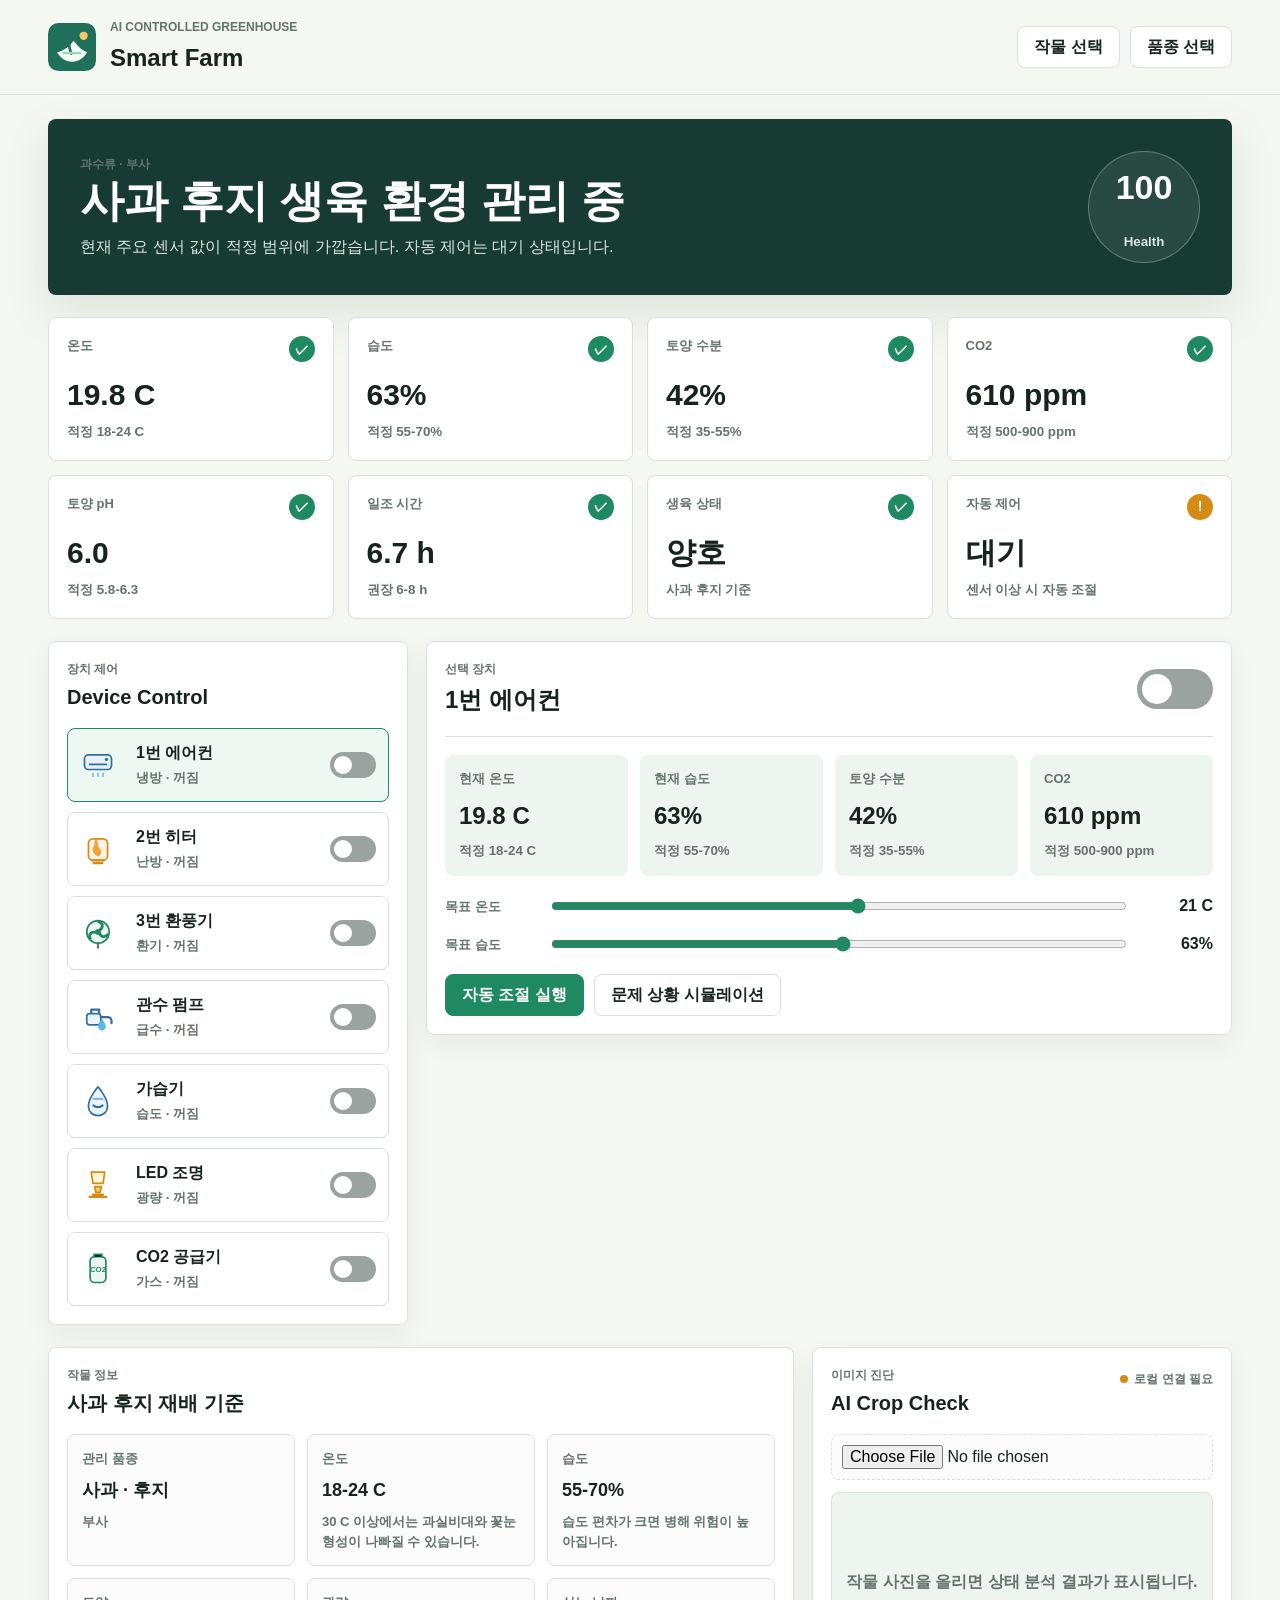
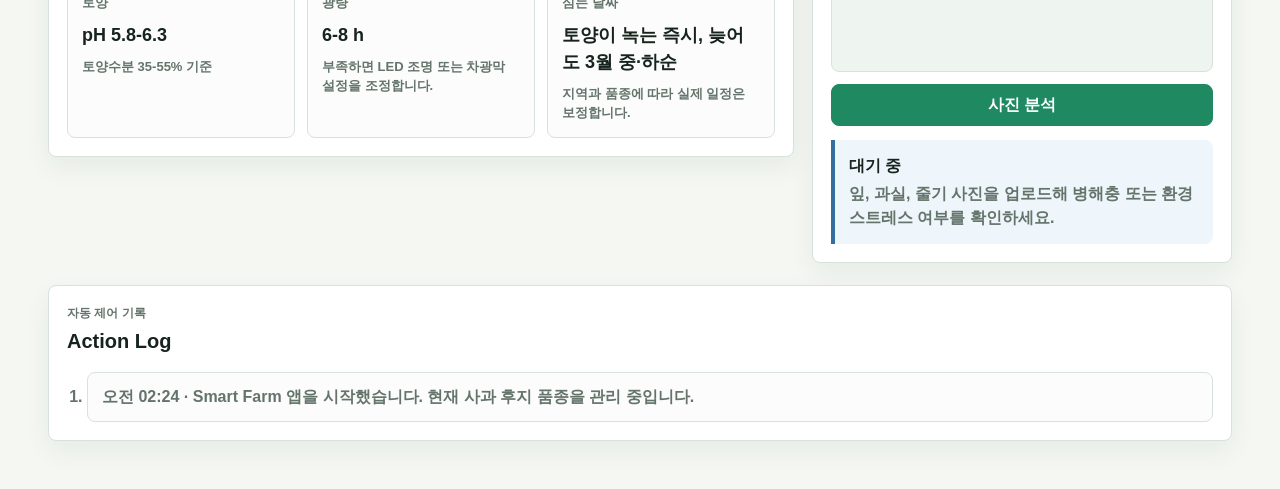
==== dashboard.html @ 6309054f "Serve Codex diagnosis from local bridge" ====
<!doctype html>
<html lang="ko">
  <head>
    <meta charset="UTF-8" />
    <meta name="viewport" content="width=device-width, initial-scale=1.0" />
    <meta name="theme-color" content="#1f6f5b" />
    <title>Smart Farm - Dashboard</title>
    <link rel="manifest" href="manifest.json" />
    <link rel="icon" href="assets/smart-farm-icon.svg" type="image/svg+xml" />
    <link rel="stylesheet" href="styles.css?v=10" />
  </head>
  <body data-page="dashboard">
    <div class="app-shell">
      <header class="topbar">
        <a class="brand brand-link" href="index.html" aria-label="Smart Farm 홈">
          <img src="assets/smart-farm-icon.svg" alt="Smart Farm icon" />
          <div>
            <p class="eyebrow">AI controlled greenhouse</p>
            <h1>Smart Farm</h1>
          </div>
        </a>
        <nav class="top-nav" aria-label="화면 이동">
          <a class="button" href="index.html">작물 선택</a>
          <a id="backToVarieties" class="button" href="varieties.html?crop=apple">품종 선택</a>
        </nav>
      </header>

      <main>
        <section class="status-band">
          <div class="status-copy">
            <p class="eyebrow" id="farmMode">실시간 농장 상태</p>
            <h2 id="farmHeadline">사과 후지 생육 환경 관리 중</h2>
            <p id="farmSummary">센서 데이터를 기준으로 온도, 습도, 토양 상태를 자동 분석합니다.</p>
          </div>
          <div class="farm-score">
            <span id="healthScore">87</span>
            <small>Health</small>
          </div>
        </section>

        <section class="metric-grid" id="metricGrid" aria-label="현재 센서 정보"></section>

        <section class="workspace">
          <aside class="device-panel" aria-label="장치 목록">
            <div class="section-heading">
              <p class="eyebrow">장치 제어</p>
              <h2>Device Control</h2>
            </div>
            <div id="deviceList" class="device-list"></div>
          </aside>

          <section class="detail-panel" aria-label="선택 장치 상세">
            <div class="device-detail-head">
              <div>
                <p class="eyebrow">선택 장치</p>
                <h2 id="selectedDeviceName">1번 에어컨</h2>
              </div>
              <button id="selectedToggle" class="switch" type="button" aria-pressed="false" aria-label="선택 장치 전원">
                <span></span>
              </button>
            </div>

            <div class="detail-grid">
              <div class="readout">
                <span>현재 온도</span>
                <strong id="currentTemp">23.8 C</strong>
                <small id="targetTemp">적정 18-24 C</small>
              </div>
              <div class="readout">
                <span>현재 습도</span>
                <strong id="currentHumidity">68%</strong>
                <small id="targetHumidity">적정 55-70%</small>
              </div>
              <div class="readout">
                <span>토양 수분</span>
                <strong id="currentSoil">42%</strong>
                <small id="targetSoil">적정 35-55%</small>
              </div>
              <div class="readout">
                <span>CO2</span>
                <strong id="currentCo2">610 ppm</strong>
                <small id="targetCo2">적정 500-900 ppm</small>
              </div>
            </div>

            <div class="control-stack">
              <label>
                <span>목표 온도</span>
                <input id="tempSlider" type="range" min="5" max="35" step="0.5" />
                <output id="tempOutput">22 C</output>
              </label>
              <label>
                <span>목표 습도</span>
                <input id="humiditySlider" type="range" min="30" max="95" step="1" />
                <output id="humidityOutput">65%</output>
              </label>
            </div>

            <div class="detail-actions">
              <button id="runAutomation" class="button primary">자동 조절 실행</button>
              <button id="simulateProblem" class="button">문제 상황 시뮬레이션</button>
            </div>
          </section>
        </section>

        <section class="insight-layout">
          <section class="crop-panel">
            <div class="section-heading">
              <p class="eyebrow">작물 정보</p>
              <h2 id="cropTitle">사과 후지 재배 기준</h2>
            </div>
            <div id="cropInfo" class="crop-info"></div>
          </section>

          <section class="diagnosis-panel">
            <div class="section-heading diagnosis-heading">
              <div>
                <p class="eyebrow">이미지 진단</p>
                <h2>AI Crop Check</h2>
              </div>
              <a id="codexStatus" class="connection-status checking" href="http://127.0.0.1:8765/"><span></span>연결 확인 중</a>
            </div>
            <div class="upload-zone">
              <input id="cropPhoto" type="file" accept="image/*" />
              <div id="photoPreview" class="photo-preview">
                <span>작물 사진을 올리면 상태 분석 결과가 표시됩니다.</span>
              </div>
              <button id="analyzePhoto" class="button primary">사진 분석</button>
            </div>
            <div id="diagnosisResult" class="diagnosis-result">
              <strong>대기 중</strong>
              <p>잎, 과실, 줄기 사진을 업로드해 병해충 또는 환경 스트레스 여부를 확인하세요.</p>
            </div>
          </section>
        </section>

        <section class="log-section">
          <div class="section-heading">
            <p class="eyebrow">자동 제어 기록</p>
            <h2>Action Log</h2>
          </div>
          <ol id="actionLog"></ol>
        </section>
      </main>
    </div>

    <script src="crop-data.js?v=10"></script>
    <script src="app.js?v=10"></script>
  </body>
</html>
---- styles.css ----
:root {
  color-scheme: light;
  --bg: #f4f7f2;
  --surface: #ffffff;
  --surface-2: #eef4ef;
  --ink: #17231d;
  --muted: #64746b;
  --line: #d9e1dc;
  --green: #1f8a62;
  --green-strong: #146c4c;
  --gray: #9aa3a0;
  --warning: #d58b13;
  --danger: #c44949;
  --blue: #356d9f;
  --shadow: 0 18px 48px rgba(25, 45, 34, 0.1);
}

* {
  box-sizing: border-box;
}

body {
  margin: 0;
  background: var(--bg);
  color: var(--ink);
  font-family: "Segoe UI", "Noto Sans KR", Arial, sans-serif;
  line-height: 1.5;
}

a {
  color: inherit;
  text-decoration: none;
}

button,
input {
  font: inherit;
}

.app-shell {
  min-height: 100vh;
}

.topbar {
  position: sticky;
  top: 0;
  z-index: 5;
  display: flex;
  align-items: center;
  justify-content: space-between;
  gap: 20px;
  padding: 18px clamp(18px, 4vw, 48px);
  background: rgba(244, 247, 242, 0.94);
  border-bottom: 1px solid var(--line);
  backdrop-filter: blur(18px);
}

.brand {
  display: flex;
  align-items: center;
  gap: 14px;
  min-width: 230px;
}

.brand-link {
  border-radius: 8px;
}

.brand img {
  width: 48px;
  height: 48px;
}

.brand h1,
.section-heading h2,
.status-copy h2,
.device-detail-head h2,
.crop-panel h2,
.diagnosis-panel h2,
.log-section h2,
.library-hero h2 {
  margin: 0;
  letter-spacing: 0;
}

.brand h1 {
  font-size: 24px;
}

.eyebrow {
  margin: 0 0 4px;
  color: var(--muted);
  font-size: 12px;
  font-weight: 700;
  letter-spacing: 0;
  text-transform: uppercase;
}

.top-nav {
  display: flex;
  align-items: center;
  gap: 10px;
  flex-wrap: wrap;
  justify-content: flex-end;
}

.button {
  display: inline-flex;
  align-items: center;
  justify-content: center;
  min-height: 42px;
  padding: 0 16px;
  border: 1px solid var(--line);
  border-radius: 8px;
  background: var(--surface);
  color: var(--ink);
  font-weight: 800;
  cursor: pointer;
}

.button.primary {
  border-color: var(--green);
  background: var(--green);
  color: #fff;
}

main {
  display: grid;
  gap: 22px;
  padding: 24px clamp(16px, 4vw, 48px) 48px;
}

.library-hero,
.status-band {
  display: flex;
  align-items: center;
  justify-content: space-between;
  gap: 24px;
  padding: clamp(18px, 4vw, 32px);
  background: #173b32;
  color: #fff;
  border-radius: 8px;
  box-shadow: var(--shadow);
}

.library-hero h2,
.status-copy h2 {
  font-size: clamp(26px, 4vw, 44px);
  line-height: 1.1;
}

.library-hero p:last-child,
.status-copy p:last-child {
  max-width: 780px;
  margin: 10px 0 0;
  color: #d7e7df;
}

.library-section,
.add-panel,
.device-panel,
.detail-panel,
.crop-panel,
.diagnosis-panel,
.log-section {
  border: 1px solid var(--line);
  border-radius: 8px;
  background: var(--surface);
  box-shadow: 0 10px 28px rgba(25, 45, 34, 0.06);
}

.library-section,
.add-panel,
.device-panel,
.detail-panel,
.crop-panel,
.diagnosis-panel,
.log-section {
  padding: 18px;
}

.crop-card-grid {
  display: grid;
  grid-template-columns: repeat(4, minmax(0, 1fr));
  gap: 14px;
}

.crop-card {
  display: grid;
  gap: 8px;
  min-height: 190px;
  padding: 16px;
  border: 1px solid var(--line);
  border-radius: 8px;
  background: #fbfcfb;
}

.crop-card:hover,
.crop-card:focus-visible {
  border-color: var(--green);
  outline: none;
  background: #edf8f2;
}

.crop-mark {
  display: inline-grid;
  place-items: center;
  width: 46px;
  height: 46px;
  border-radius: 8px;
  background: var(--green);
  color: #fff;
  font-size: 20px;
  font-weight: 900;
}

.crop-card strong {
  font-size: 22px;
}

.crop-card small,
.crop-card p {
  color: var(--muted);
  font-weight: 700;
}

.crop-card p {
  margin: 0;
}

.card-link {
  margin-top: auto;
  color: var(--green-strong);
  font-weight: 900;
}

.add-form {
  display: grid;
  grid-template-columns: minmax(0, 1fr) minmax(0, 1fr) auto;
  gap: 12px;
  align-items: end;
}

.variety-add-form {
  grid-template-columns: repeat(5, minmax(0, 1fr)) auto;
}

.add-form label {
  display: grid;
  gap: 5px;
  color: var(--muted);
  font-size: 13px;
  font-weight: 800;
}

.add-form input {
  width: 100%;
  min-height: 42px;
  padding: 10px 12px;
  border: 1px solid var(--line);
  border-radius: 8px;
  background: #fbfcfb;
  color: var(--ink);
}

.form-message {
  min-height: 24px;
  margin: 12px 0 0;
  color: var(--green-strong);
  font-weight: 800;
}

.empty-state {
  padding: 18px;
  border: 1px dashed var(--line);
  border-radius: 8px;
  color: var(--muted);
  font-weight: 800;
}

.farm-score {
  display: grid;
  place-items: center;
  flex: 0 0 112px;
  width: 112px;
  height: 112px;
  border: 1px solid rgba(255, 255, 255, 0.28);
  border-radius: 50%;
  background: rgba(255, 255, 255, 0.08);
}

.farm-score span {
  font-size: 34px;
  font-weight: 900;
}

.farm-score small {
  color: #d7e7df;
  font-weight: 800;
}

.metric-grid {
  display: grid;
  grid-template-columns: repeat(4, minmax(0, 1fr));
  gap: 14px;
}

.metric {
  min-height: 132px;
  padding: 18px;
  border: 1px solid var(--line);
  border-radius: 8px;
  background: var(--surface);
}

.metric-top {
  display: flex;
  justify-content: space-between;
  gap: 10px;
  color: var(--muted);
  font-size: 13px;
  font-weight: 800;
}

.badge {
  display: inline-flex;
  align-items: center;
  justify-content: center;
  min-width: 26px;
  height: 26px;
  border-radius: 999px;
  color: #fff;
  font-size: 14px;
  font-weight: 900;
}

.badge.ok {
  background: var(--green);
}

.badge.warn {
  background: var(--warning);
}

.badge.danger {
  background: var(--danger);
}

.metric strong {
  display: block;
  margin-top: 18px;
  font-size: 30px;
  line-height: 1;
}

.metric small {
  display: block;
  margin-top: 12px;
  color: var(--muted);
  font-weight: 700;
}

.workspace,
.insight-layout {
  display: grid;
  grid-template-columns: minmax(260px, 360px) minmax(0, 1fr);
  gap: 18px;
  align-items: start;
}

.section-heading {
  margin-bottom: 16px;
}

.section-heading h2 {
  font-size: 20px;
}

.device-list {
  display: grid;
  gap: 10px;
}

.device-row {
  display: grid;
  grid-template-columns: 44px minmax(0, 1fr) auto;
  align-items: center;
  gap: 12px;
  width: 100%;
  padding: 12px;
  border: 1px solid var(--line);
  border-radius: 8px;
  background: var(--surface);
  text-align: left;
  cursor: pointer;
}

.device-row.active {
  border-color: var(--green);
  background: #edf8f2;
}

.device-row img {
  width: 36px;
  height: 36px;
}

.device-row strong {
  display: block;
  overflow: hidden;
  text-overflow: ellipsis;
  white-space: nowrap;
}

.device-row small {
  color: var(--muted);
  font-weight: 700;
}

.mini-toggle {
  position: relative;
  width: 46px;
  height: 26px;
  border: 0;
  border-radius: 999px;
  background: var(--gray);
  cursor: pointer;
}

.mini-toggle span {
  position: absolute;
  top: 4px;
  left: 4px;
  width: 18px;
  height: 18px;
  border-radius: 50%;
  background: #fff;
  transition: transform 0.2s ease;
}

.mini-toggle.on {
  background: var(--green);
}

.mini-toggle.on span {
  transform: translateX(20px);
}

.device-detail-head {
  display: flex;
  justify-content: space-between;
  align-items: center;
  gap: 18px;
  padding-bottom: 18px;
  border-bottom: 1px solid var(--line);
}

.switch {
  position: relative;
  flex: 0 0 auto;
  width: 76px;
  height: 40px;
  border: 0;
  border-radius: 999px;
  background: var(--gray);
  cursor: pointer;
}

.switch span {
  position: absolute;
  top: 5px;
  left: 5px;
  width: 30px;
  height: 30px;
  border-radius: 50%;
  background: #fff;
  transition: transform 0.2s ease;
}

.switch.on {
  background: var(--green);
}

.switch.on span {
  transform: translateX(36px);
}

.detail-grid {
  display: grid;
  grid-template-columns: repeat(4, minmax(0, 1fr));
  gap: 12px;
  padding: 18px 0;
}

.readout {
  min-height: 112px;
  padding: 14px;
  border-radius: 8px;
  background: var(--surface-2);
}

.readout span,
.control-stack span {
  display: block;
  color: var(--muted);
  font-size: 13px;
  font-weight: 800;
}

.readout strong {
  display: block;
  margin: 10px 0 4px;
  font-size: 24px;
}

.readout small {
  color: var(--muted);
  font-weight: 700;
}

.control-stack {
  display: grid;
  gap: 14px;
}

.control-stack label {
  display: grid;
  grid-template-columns: 92px minmax(0, 1fr) 72px;
  align-items: center;
  gap: 12px;
}

input[type="range"] {
  accent-color: var(--green);
}

output {
  color: var(--ink);
  font-weight: 900;
  text-align: right;
}

.detail-actions {
  display: flex;
  gap: 10px;
  flex-wrap: wrap;
  margin-top: 18px;
}

.insight-layout {
  grid-template-columns: minmax(0, 1fr) minmax(300px, 420px);
}

.crop-info {
  display: grid;
  grid-template-columns: repeat(3, minmax(0, 1fr));
  gap: 12px;
}

.crop-info-item {
  min-height: 112px;
  padding: 14px;
  border: 1px solid var(--line);
  border-radius: 8px;
  background: #fbfcfb;
}

.crop-info-item span {
  display: block;
  color: var(--muted);
  font-size: 13px;
  font-weight: 800;
}

.crop-info-item strong {
  display: block;
  margin-top: 9px;
  font-size: 18px;
}

.crop-info-item p {
  margin: 8px 0 0;
  color: var(--muted);
  font-size: 13px;
  font-weight: 700;
}

.upload-zone {
  display: grid;
  gap: 12px;
}

.diagnosis-heading {
  display: flex;
  flex-wrap: wrap;
  align-items: flex-start;
  justify-content: space-between;
  gap: 12px;
}

.connection-status {
  display: inline-flex;
  align-items: center;
  gap: 6px;
  flex: 0 0 auto;
  padding-top: 4px;
  color: var(--muted);
  font-size: 12px;
  font-weight: 800;
  text-decoration: none;
}

.connection-status > span {
  width: 8px;
  height: 8px;
  border-radius: 50%;
  background: #9ca3af;
}

.connection-status.online > span {
  background: var(--green);
}

.connection-status.offline > span {
  background: var(--warning);
}

.connection-status.checking > span {
  animation: status-pulse 1s ease-in-out infinite;
}

.upload-zone input {
  width: 100%;
  padding: 10px;
  border: 1px dashed var(--line);
  border-radius: 8px;
  background: #fbfcfb;
}

.photo-preview {
  display: grid;
  place-items: center;
  min-height: 180px;
  overflow: hidden;
  border: 1px solid var(--line);
  border-radius: 8px;
  background: var(--surface-2);
  color: var(--muted);
  text-align: center;
  font-weight: 800;
}

.photo-preview img {
  width: 100%;
  height: 220px;
  object-fit: cover;
}

.diagnosis-result {
  margin-top: 14px;
  padding: 14px;
  border-left: 4px solid var(--blue);
  background: #eef5fb;
  border-radius: 0 8px 8px 0;
}

.diagnosis-result.warning {
  border-left-color: var(--warning);
  background: #fff7e8;
}

.diagnosis-result.good {
  border-left-color: var(--green);
  background: #edf8f2;
}

.diagnosis-result.uncertain {
  border-left-color: var(--blue);
  background: #eef5fb;
}

.diagnosis-result.loading {
  border-left-color: var(--blue);
}

.diagnosis-result strong {
  display: block;
  margin-bottom: 4px;
}

.diagnosis-result p {
  margin: 0;
  color: var(--muted);
  font-weight: 700;
}

.diagnosis-title-row {
  display: flex;
  flex-wrap: wrap;
  align-items: flex-start;
  justify-content: space-between;
  gap: 12px;
}

.diagnosis-title-row small {
  display: block;
  margin-bottom: 4px;
  color: var(--muted);
  font-size: 12px;
  font-weight: 800;
}

.confidence {
  flex: 0 0 auto;
  color: var(--muted);
  font-size: 12px;
  font-weight: 900;
}

.diagnosis-summary {
  margin-top: 10px !important;
}

.diagnosis-block {
  margin-top: 16px;
  padding-top: 14px;
  border-top: 1px solid rgba(50, 76, 65, 0.14);
}

.diagnosis-block h3 {
  margin: 0 0 8px;
  font-size: 14px;
}

.diagnosis-block ul {
  display: grid;
  gap: 6px;
  margin: 0;
  padding-left: 20px;
  color: var(--muted);
  font-size: 13px;
  font-weight: 700;
  line-height: 1.55;
}

.diagnosis-disclaimer,
.bridge-help {
  display: block;
  margin-top: 16px !important;
  padding-top: 12px;
  border-top: 1px solid rgba(50, 76, 65, 0.14);
  color: var(--muted);
  font-size: 12px;
  font-weight: 700;
  line-height: 1.5;
}

.local-diagnosis-link {
  margin-top: 14px;
}

.analysis-progress {
  display: flex;
  align-items: center;
  gap: 10px;
  margin-bottom: 8px;
}

.analysis-progress > span {
  width: 16px;
  height: 16px;
  border: 2px solid rgba(31, 111, 91, 0.2);
  border-top-color: var(--green);
  border-radius: 50%;
  animation: analysis-spin 0.8s linear infinite;
}

@keyframes analysis-spin {
  to {
    transform: rotate(360deg);
  }
}

@keyframes status-pulse {
  50% {
    opacity: 0.35;
  }
}

.log-section ol {
  display: grid;
  gap: 10px;
  margin: 0;
  padding-left: 20px;
}

.log-section li {
  padding: 12px 14px;
  border: 1px solid var(--line);
  border-radius: 8px;
  background: #fbfcfb;
  color: var(--muted);
  font-weight: 700;
}

@media (max-width: 1180px) {
  .crop-card-grid {
    grid-template-columns: repeat(3, minmax(0, 1fr));
  }

  .variety-add-form {
    grid-template-columns: repeat(3, minmax(0, 1fr));
  }
}

@media (max-width: 1080px) {
  .metric-grid,
  .detail-grid {
    grid-template-columns: repeat(2, minmax(0, 1fr));
  }

  .workspace,
  .insight-layout {
    grid-template-columns: 1fr;
  }
}

@media (max-width: 760px) {
  .topbar,
  .library-hero,
  .status-band,
  .device-detail-head {
    align-items: stretch;
    flex-direction: column;
  }

  .top-nav {
    justify-content: stretch;
  }

  .top-nav .button,
  .add-form .button {
    width: 100%;
  }

  .library-hero,
  .status-band {
    border-radius: 0;
    margin: -24px -16px 0;
  }

  .farm-score {
    align-self: flex-start;
  }

  .metric-grid,
  .detail-grid,
  .crop-info,
  .crop-card-grid,
  .add-form,
  .variety-add-form {
    grid-template-columns: 1fr;
  }

  .control-stack label {
    grid-template-columns: 1fr;
  }

  output {
    text-align: left;
  }
}
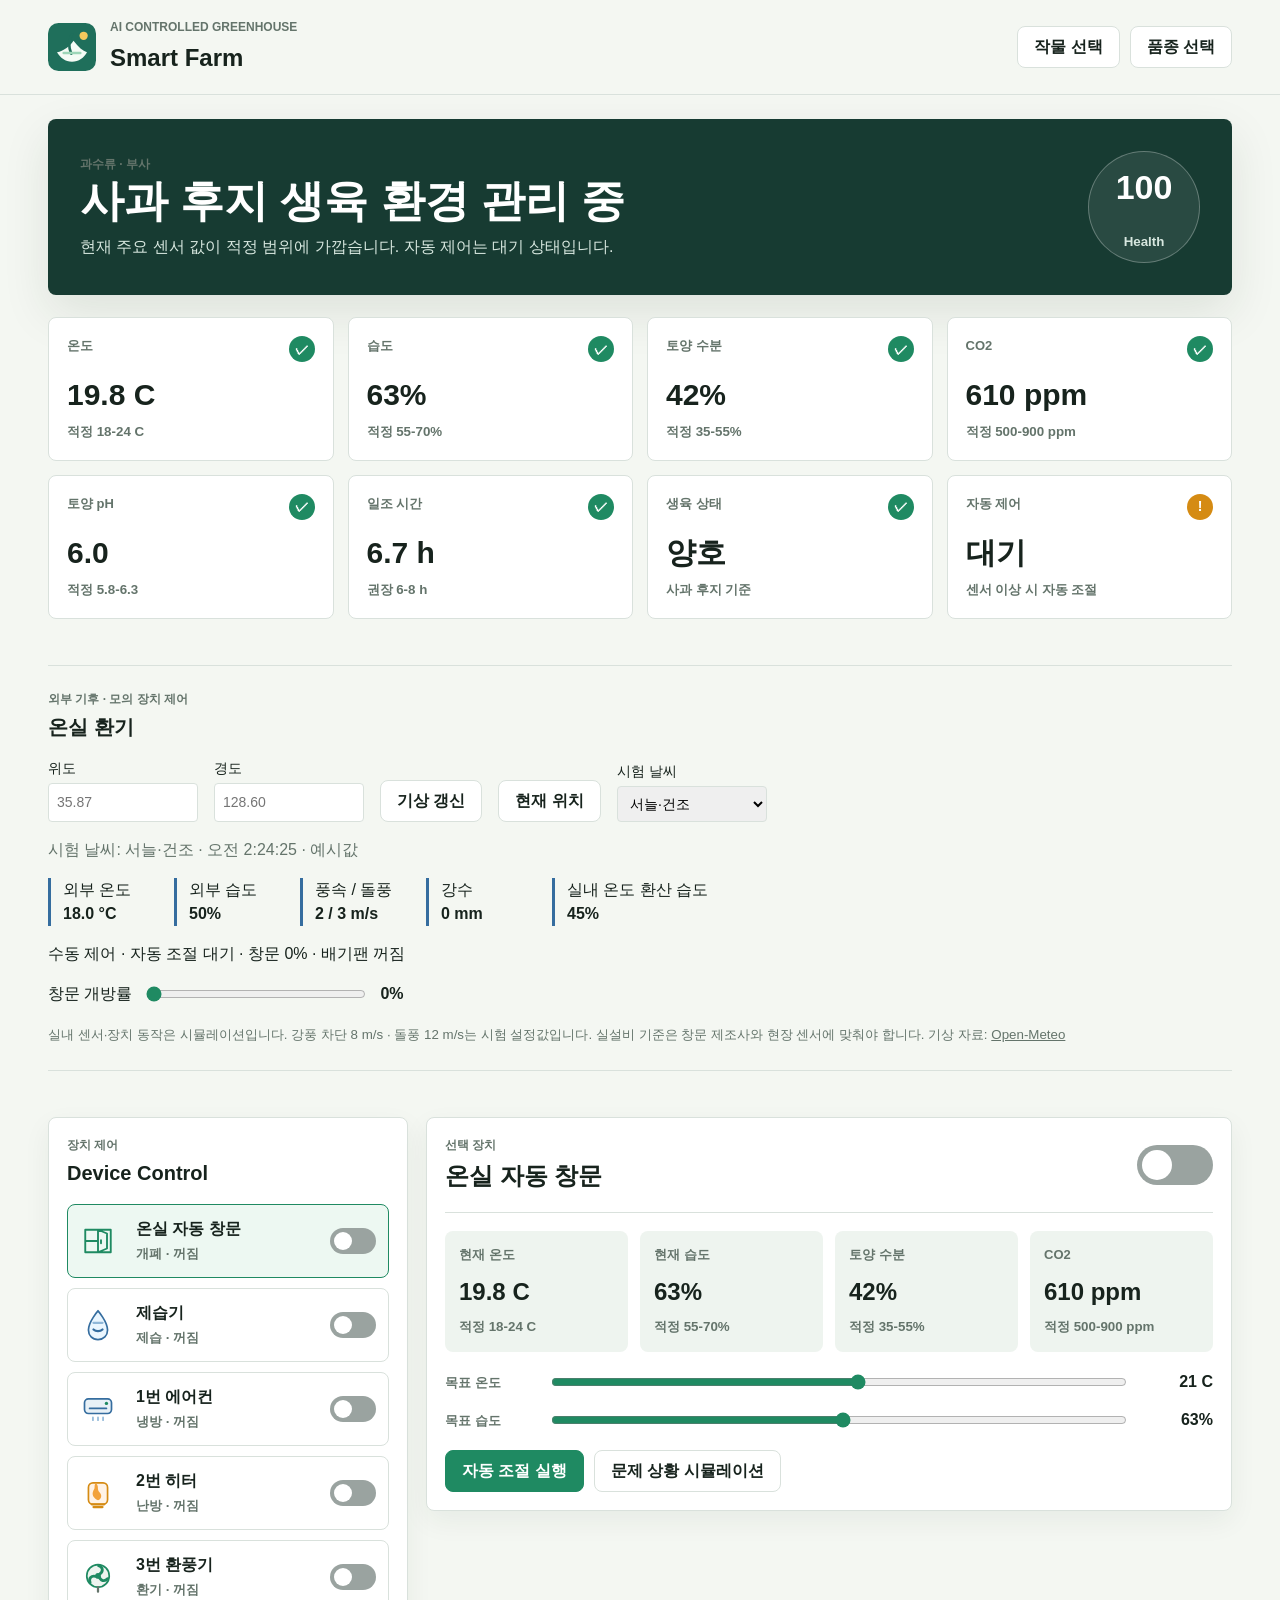
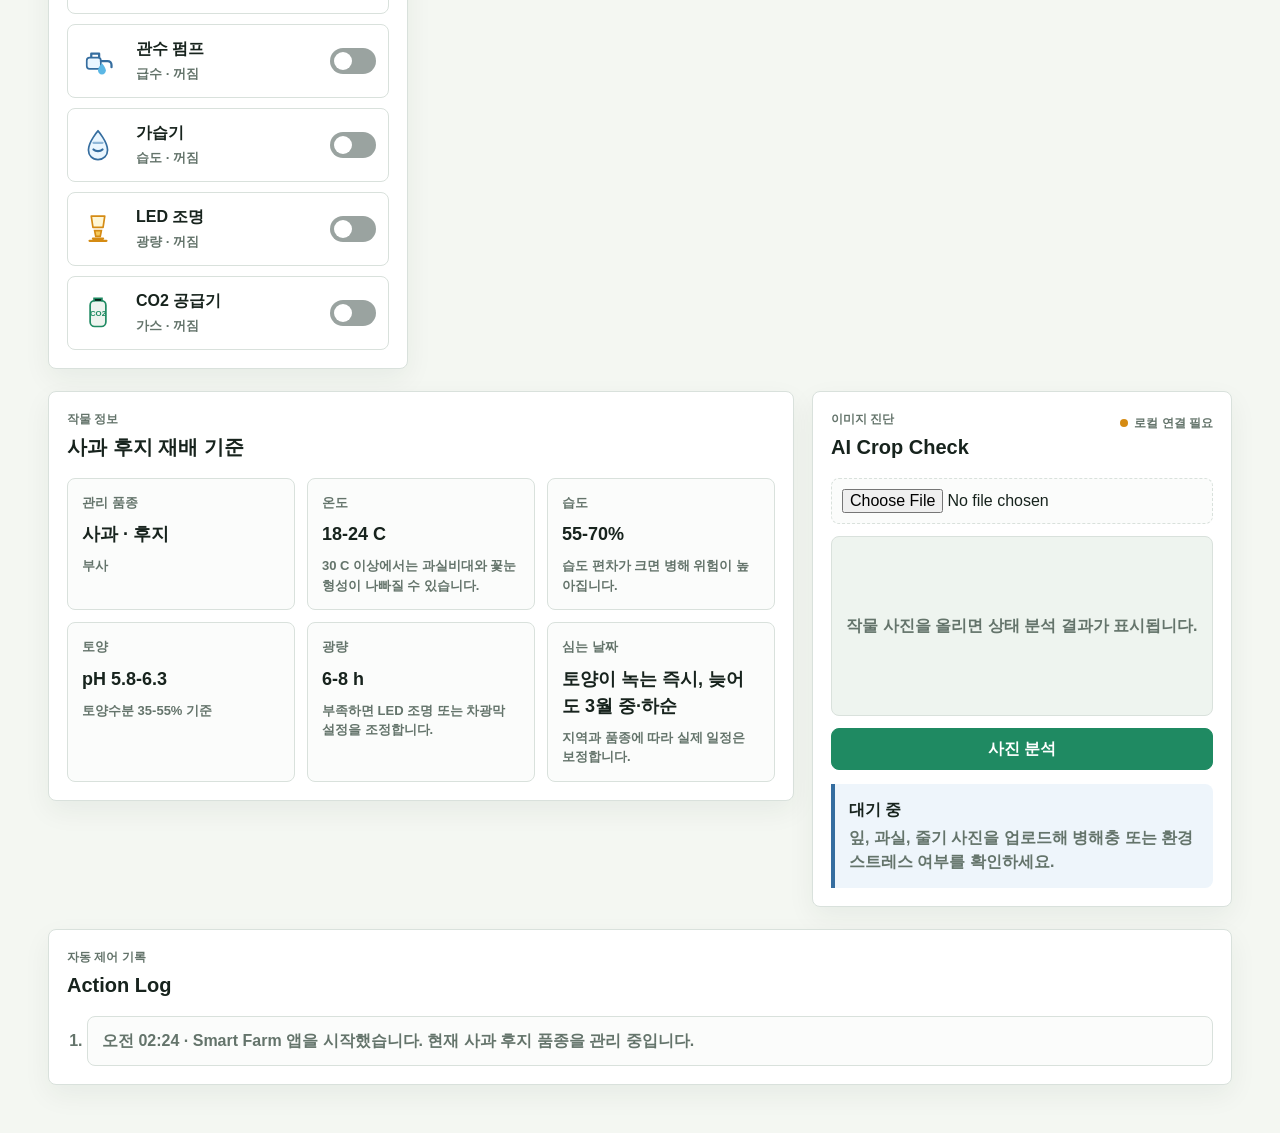
==== commit 0f3297a4: "Add weather-aware greenhouse ventilation control" ====
--- a/dashboard.html
+++ b/dashboard.html
@@ -7,7 +7,7 @@
     <title>Smart Farm - Dashboard</title>
     <link rel="manifest" href="manifest.json" />
     <link rel="icon" href="assets/smart-farm-icon.svg" type="image/svg+xml" />
-    <link rel="stylesheet" href="styles.css?v=10" />
+    <link rel="stylesheet" href="styles.css?v=11" />
   </head>
   <body data-page="dashboard">
     <div class="app-shell">
@@ -40,6 +40,19 @@
 
         <section class="metric-grid" id="metricGrid" aria-label="현재 센서 정보"></section>
 
+        <section class="weather-band" aria-label="외부 기후와 환기">
+          <div class="section-heading"><p class="eyebrow">외부 기후 · 모의 장치 제어</p><h2>온실 환기</h2></div>
+          <form id="weatherForm" class="weather-controls">
+            <label>위도<input id="weatherLat" type="number" min="-90" max="90" step="any" required placeholder="35.87" /></label>
+            <label>경도<input id="weatherLon" type="number" min="-180" max="180" step="any" required placeholder="128.60" /></label>
+            <button class="button" type="submit">기상 갱신</button><button class="button" id="weatherLocate" type="button">현재 위치</button>
+            <label>시험 날씨<select id="weatherScenario"><option value="mild">서늘·건조</option><option value="hot">고온·다습</option><option value="rain">비</option><option value="wind">강풍</option><option value="cold">한파</option></select></label>
+          </form>
+          <p id="weatherSource"></p><div id="weatherMetrics" class="weather-metrics"></div>
+          <p id="ventilationStatus" role="status"></p>
+          <label class="window-control">창문 개방률 <input id="windowOpening" type="range" min="0" max="100" step="5" value="0" /><output id="windowOutput">0%</output></label>
+          <small>실내 센서·장치 동작은 시뮬레이션입니다. 강풍 차단 8 m/s · 돌풍 12 m/s는 시험 설정값입니다. 실설비 기준은 창문 제조사와 현장 센서에 맞춰야 합니다. 기상 자료: <a href="https://open-meteo.com/" target="_blank" rel="noreferrer">Open-Meteo</a></small>
+        </section>
         <section class="workspace">
           <aside class="device-panel" aria-label="장치 목록">
             <div class="section-heading">
@@ -145,6 +158,7 @@
     </div>
 
     <script src="crop-data.js?v=10"></script>
-    <script src="app.js?v=10"></script>
+    <script src="ventilation.js?v=11"></script>
+    <script src="app.js?v=11"></script>
   </body>
 </html>
--- a/styles.css
+++ b/styles.css
@@ -15,6 +15,16 @@
   --shadow: 0 18px 48px rgba(25, 45, 34, 0.1);
 }
 
+.weather-band { padding: 24px 0; border-block: 1px solid var(--line); margin: 24px 0; }
+.weather-controls, .weather-metrics { display: flex; gap: 16px; flex-wrap: wrap; align-items: end; }
+.weather-controls label { display: grid; gap: 4px; font-size: 14px; }
+.weather-controls input, .weather-controls select { font: inherit; padding: 8px; border: 1px solid var(--line); border-radius: 4px; max-width: 100%; width: 150px; }
+.weather-metrics span { min-width: 110px; border-left: 3px solid var(--blue); padding-left: 12px; }
+.weather-band small, #weatherSource { color: var(--muted); }
+.weather-band a { text-decoration: underline; }
+.window-control { display: flex; align-items: center; gap: 12px; margin: 16px 0; flex-wrap: wrap; }
+.window-control input { width: 220px; max-width: 100%; }
+
 * {
   box-sizing: border-box;
 }
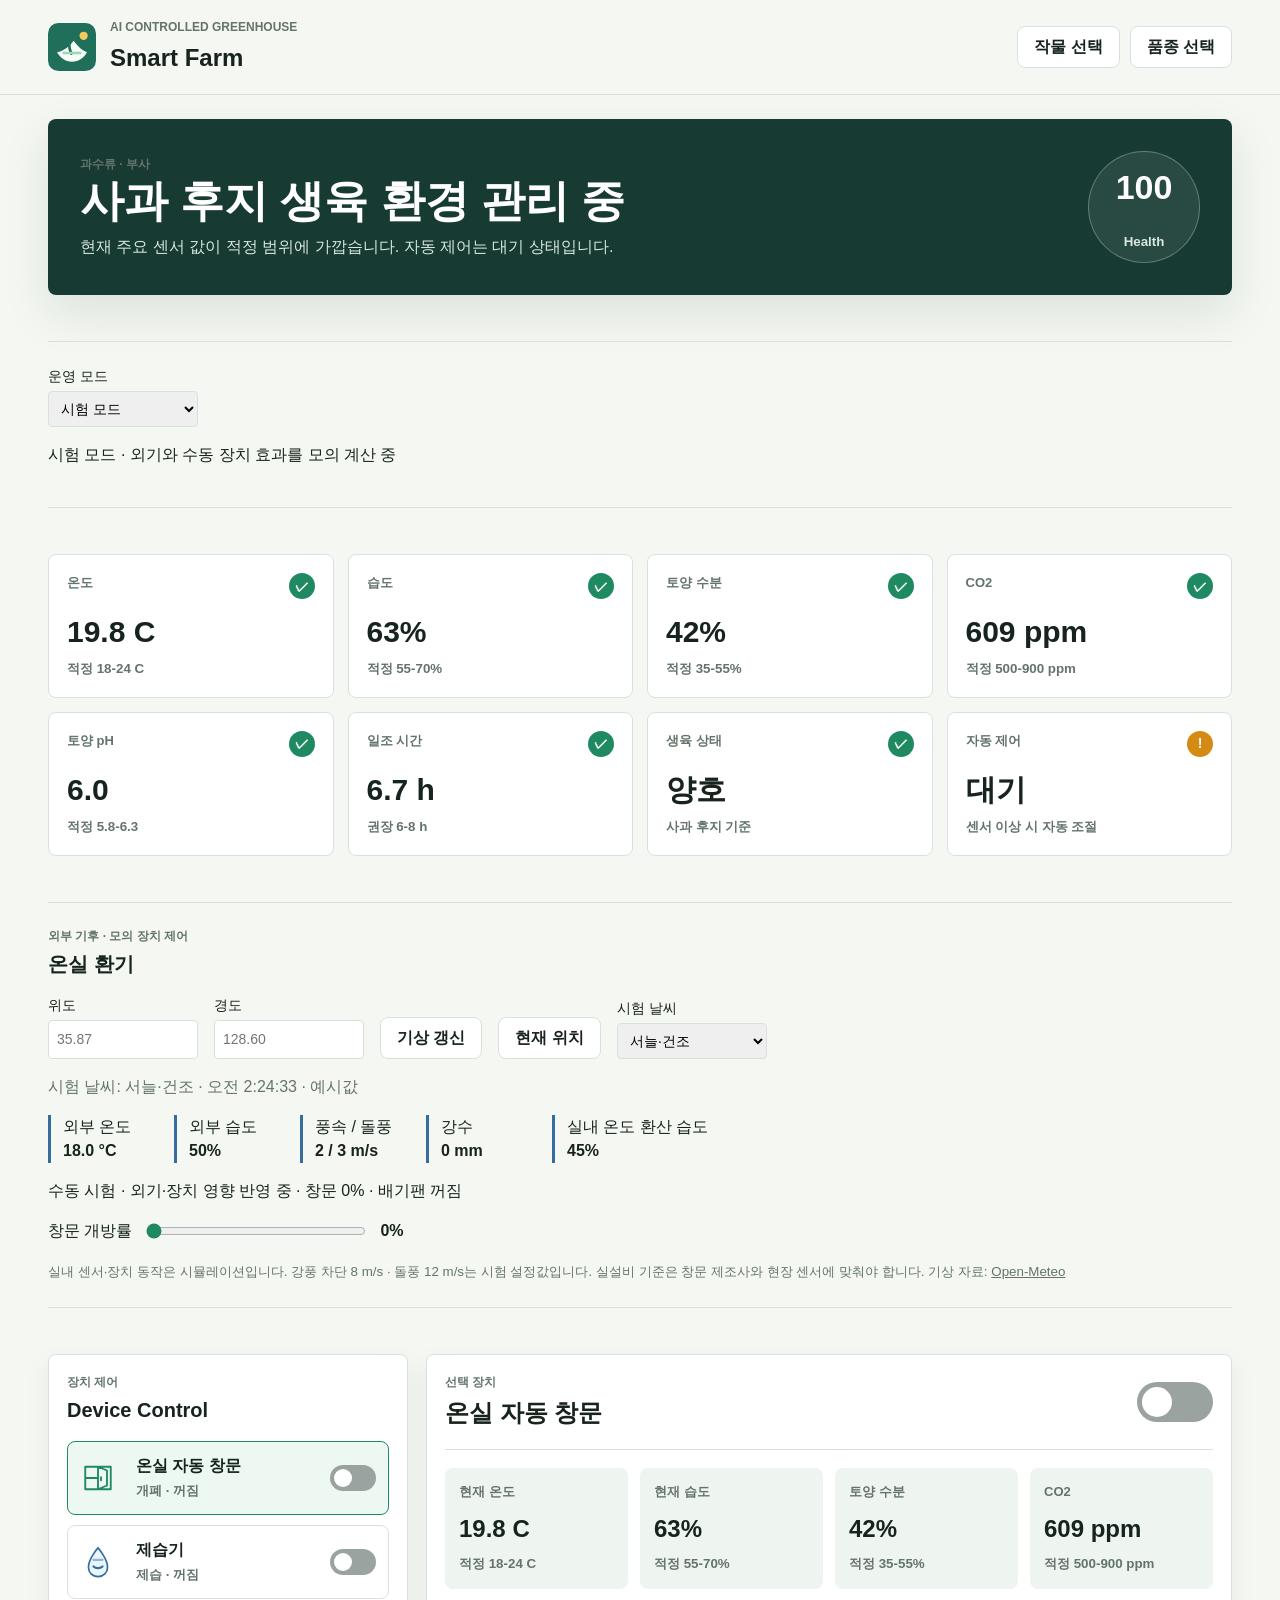
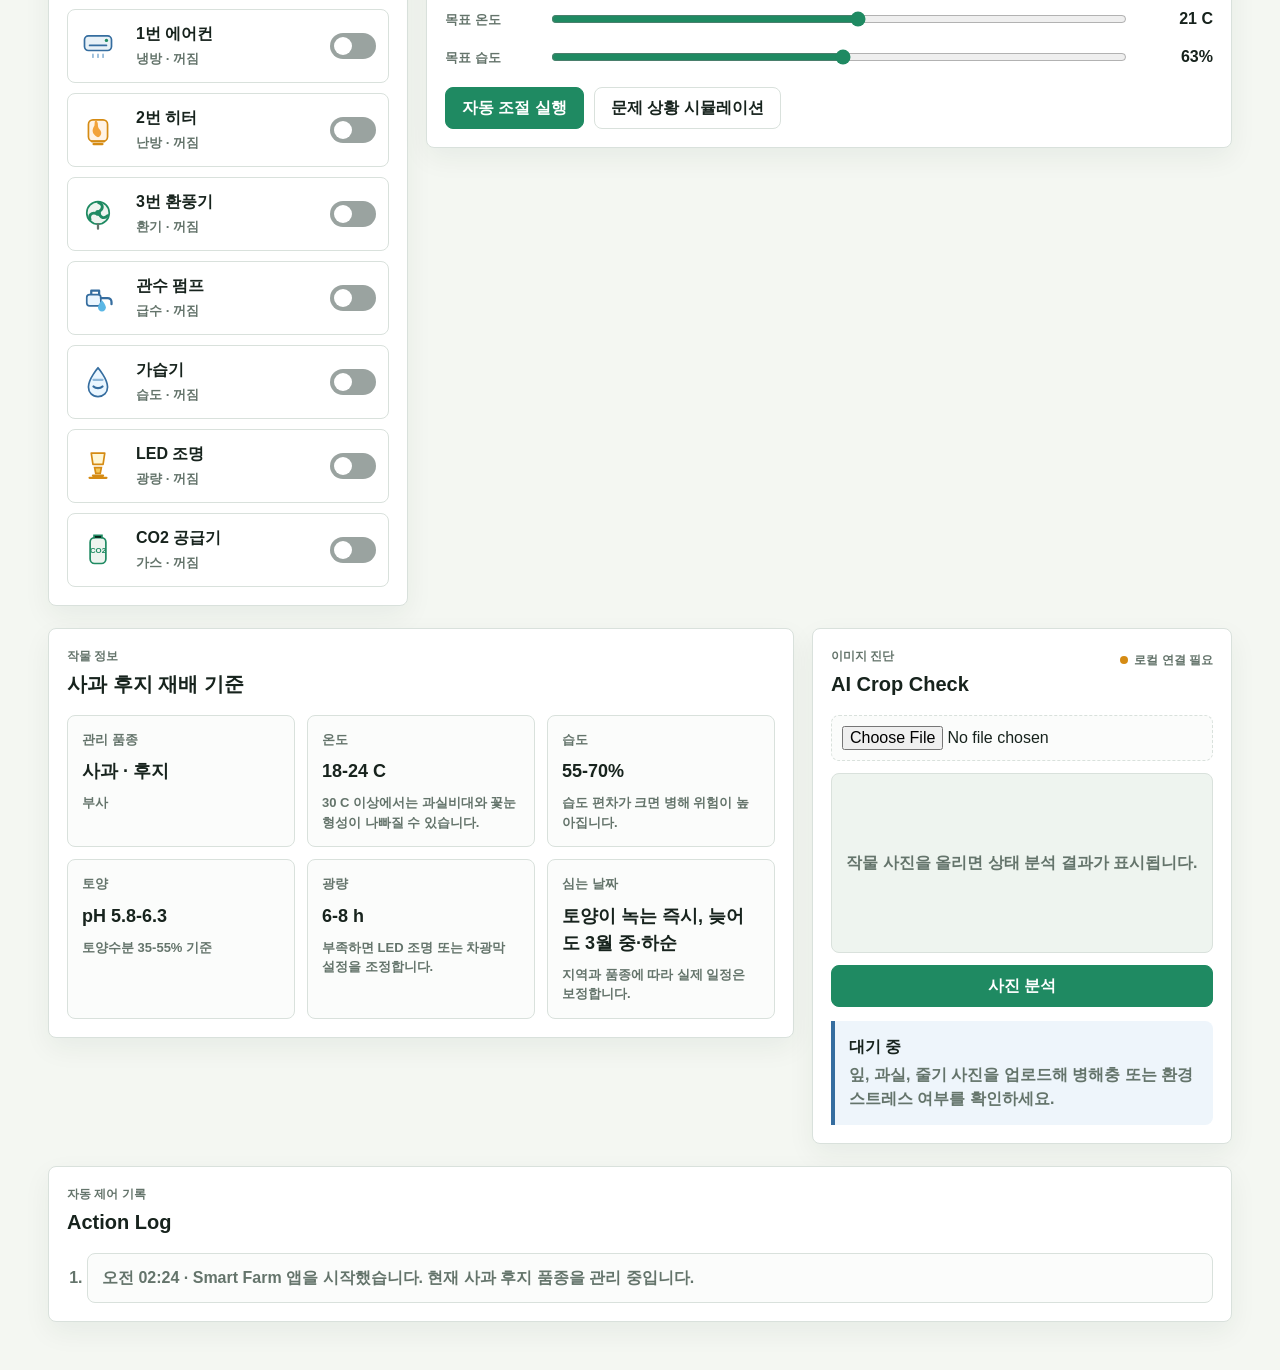
==== commit c964916f: "Separate test simulation from live sensor monitoring" ====
--- a/dashboard.html
+++ b/dashboard.html
@@ -7,7 +7,7 @@
     <title>Smart Farm - Dashboard</title>
     <link rel="manifest" href="manifest.json" />
     <link rel="icon" href="assets/smart-farm-icon.svg" type="image/svg+xml" />
-    <link rel="stylesheet" href="styles.css?v=11" />
+    <link rel="stylesheet" href="styles.css?v=12" />
   </head>
   <body data-page="dashboard">
     <div class="app-shell">
@@ -38,6 +38,16 @@
           </div>
         </section>
 
+        <section class="weather-band" aria-label="운영 모드">
+          <div class="weather-controls">
+            <label>운영 모드<select id="operationMode"><option value="test">시험 모드</option><option value="live">실제 센서 모드</option></select></label>
+            <form id="sensorForm" class="weather-controls" hidden>
+              <label>센서 조회 URL<input id="sensorUrl" type="url" placeholder="https://sensor.example/readings" required /></label>
+              <button type="submit" class="button">센서 연결</button>
+            </form>
+          </div>
+          <p id="sensorStatus" role="status">시험 모드 · 날씨와 장치에 따라 모의 센서값이 변합니다.</p>
+        </section>
         <section class="metric-grid" id="metricGrid" aria-label="현재 센서 정보"></section>
 
         <section class="weather-band" aria-label="외부 기후와 환기">
@@ -159,6 +169,7 @@
 
     <script src="crop-data.js?v=10"></script>
     <script src="ventilation.js?v=11"></script>
-    <script src="app.js?v=11"></script>
+    <script src="simulation.js?v=12"></script>
+    <script src="app.js?v=12"></script>
   </body>
 </html>
--- a/styles.css
+++ b/styles.css
@@ -22,6 +22,9 @@
 .weather-metrics span { min-width: 110px; border-left: 3px solid var(--blue); padding-left: 12px; }
 .weather-band small, #weatherSource { color: var(--muted); }
 .weather-band a { text-decoration: underline; }
+[hidden] { display: none !important; }
+#sensorUrl { width: 320px; }
+button:disabled, input:disabled, select:disabled { opacity: 0.5; cursor: not-allowed; }
 .window-control { display: flex; align-items: center; gap: 12px; margin: 16px 0; flex-wrap: wrap; }
 .window-control input { width: 220px; max-width: 100%; }
 
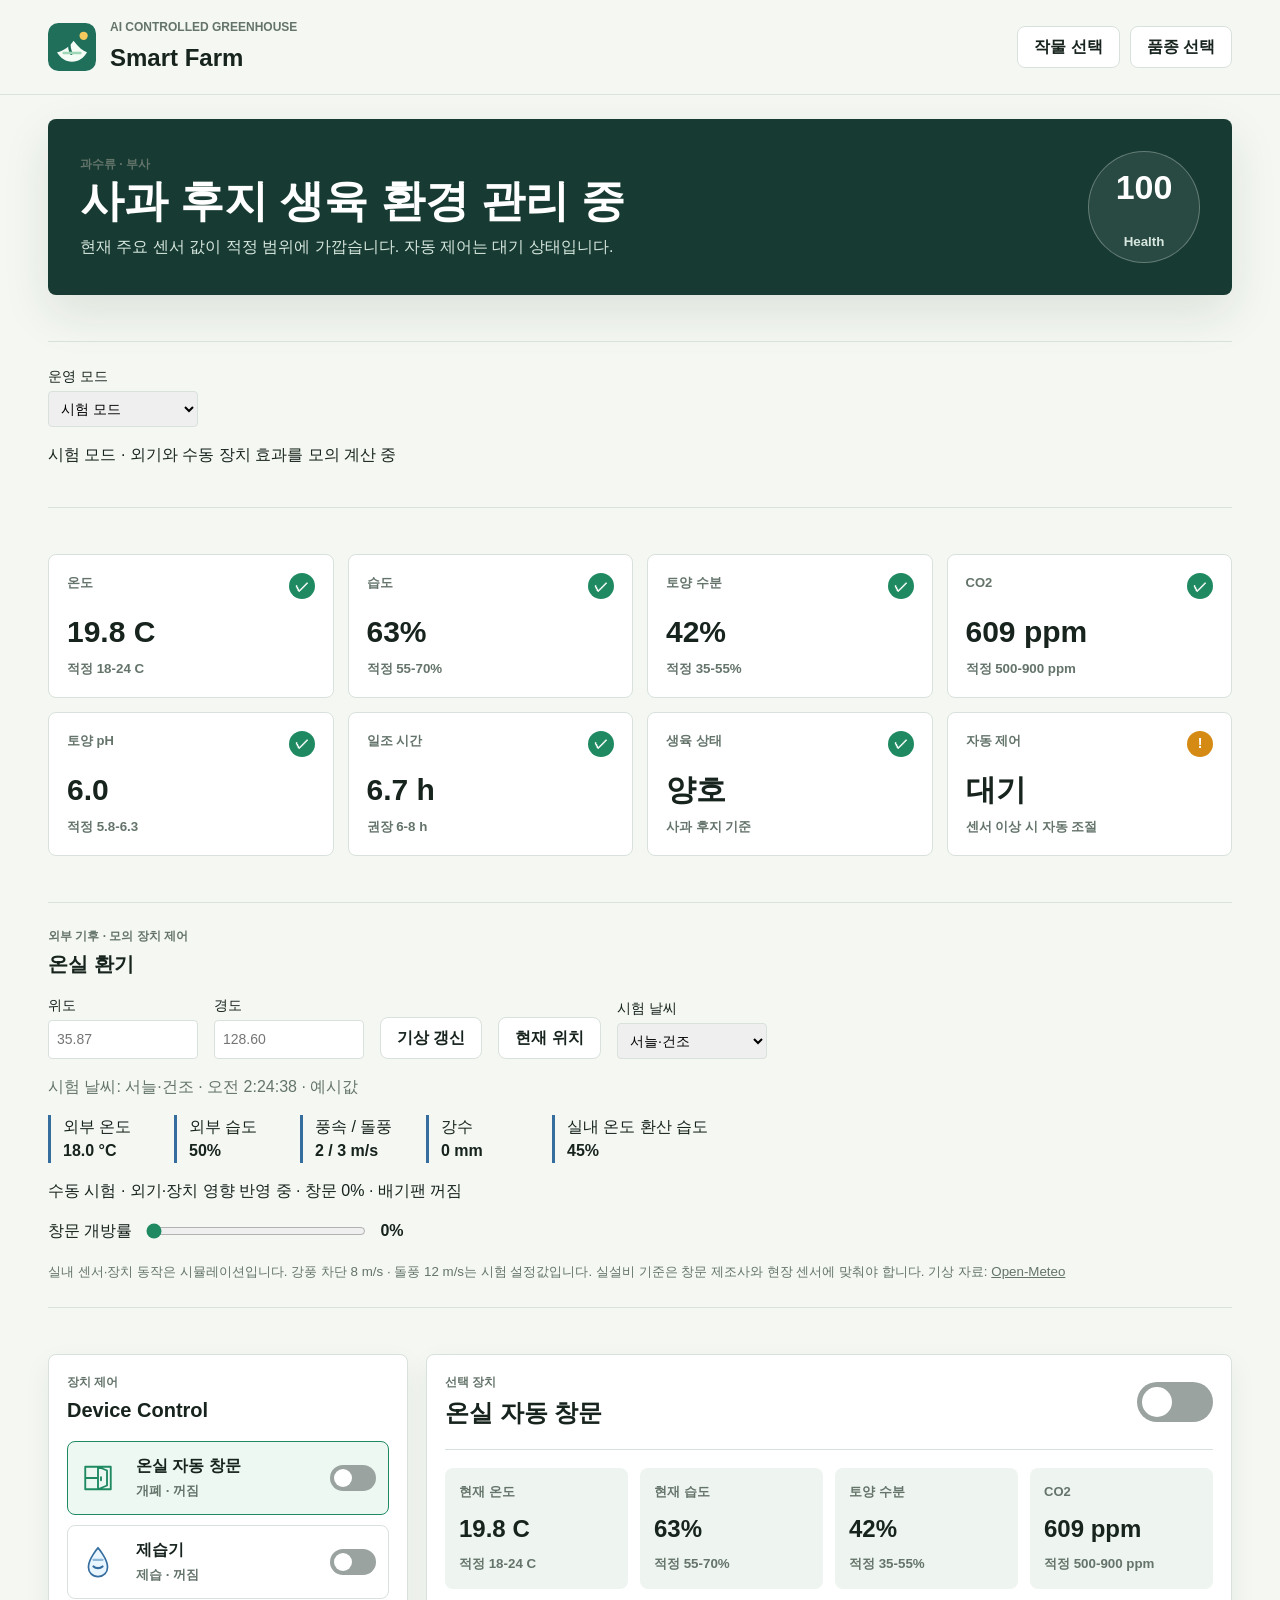
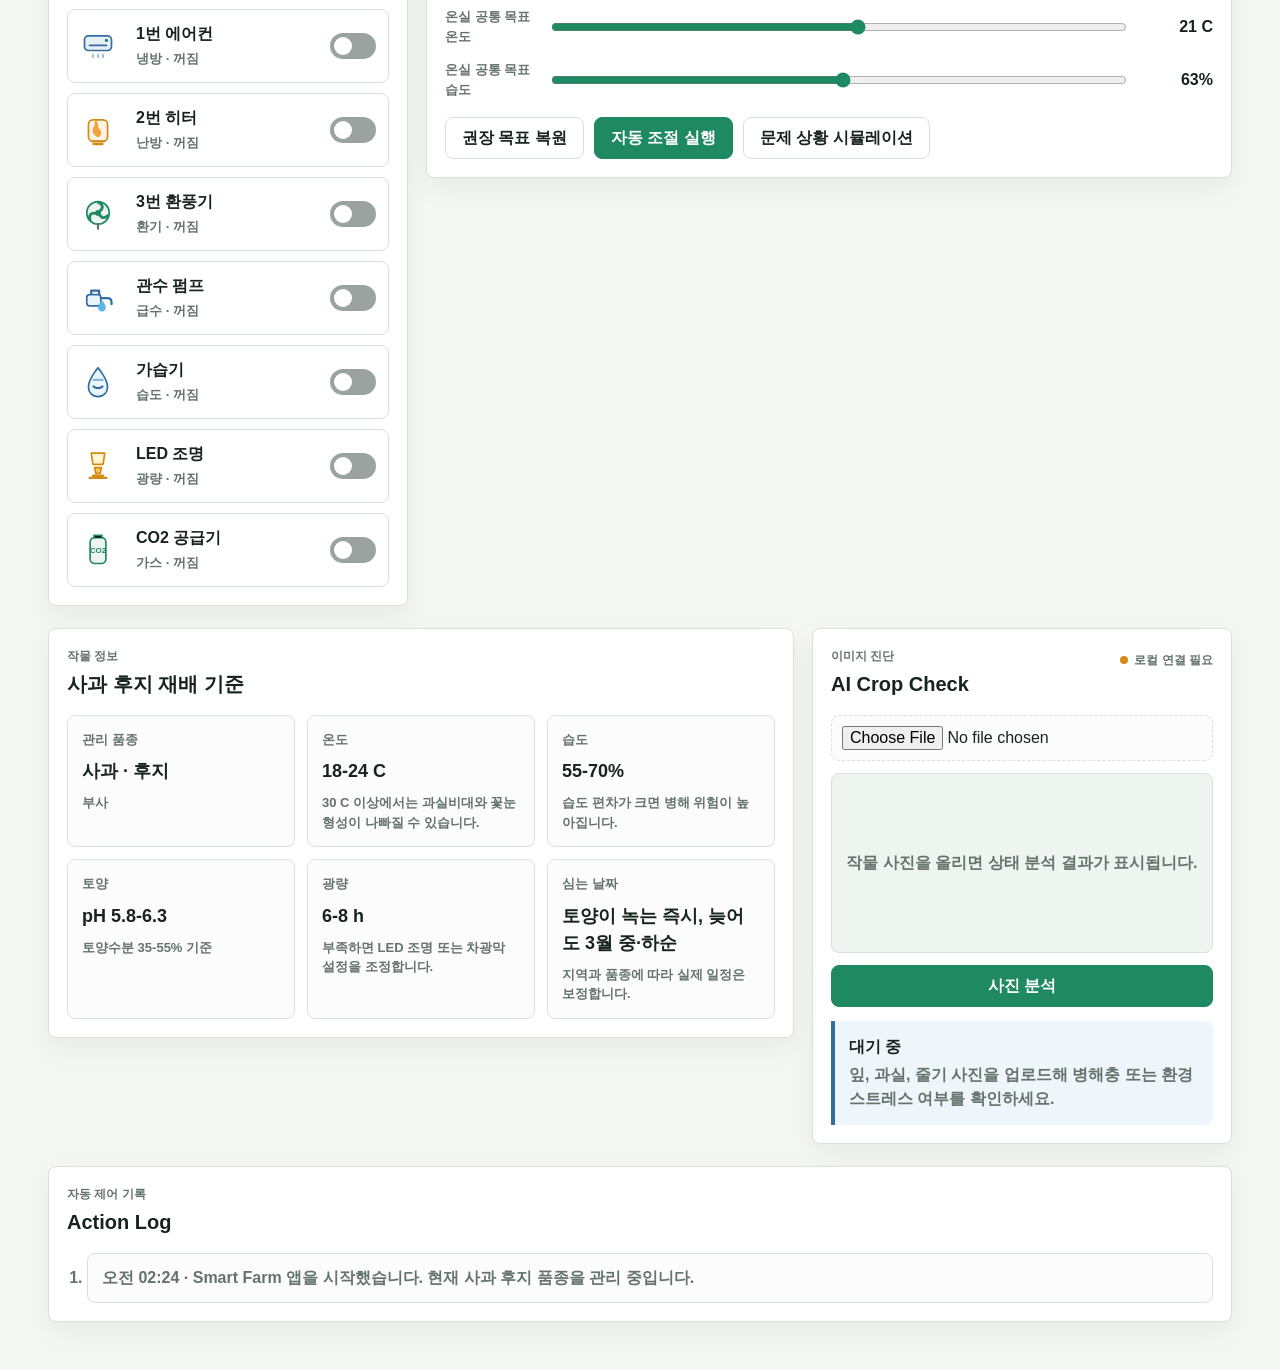
==== commit 400862a2: "Prioritize user temperature and humidity targets in automatic control" ====
--- a/dashboard.html
+++ b/dashboard.html
@@ -108,18 +108,19 @@
 
             <div class="control-stack">
               <label>
-                <span>목표 온도</span>
+                <span>온실 공통 목표 온도</span>
                 <input id="tempSlider" type="range" min="5" max="35" step="0.5" />
                 <output id="tempOutput">22 C</output>
               </label>
               <label>
-                <span>목표 습도</span>
+                <span>온실 공통 목표 습도</span>
                 <input id="humiditySlider" type="range" min="30" max="95" step="1" />
                 <output id="humidityOutput">65%</output>
               </label>
             </div>
 
             <div class="detail-actions">
+              <button id="resetTargets" class="button" type="button">권장 목표 복원</button>
               <button id="runAutomation" class="button primary">자동 조절 실행</button>
               <button id="simulateProblem" class="button">문제 상황 시뮬레이션</button>
             </div>
@@ -168,8 +169,8 @@
     </div>
 
     <script src="crop-data.js?v=10"></script>
-    <script src="ventilation.js?v=11"></script>
+    <script src="ventilation.js?v=13"></script>
     <script src="simulation.js?v=12"></script>
-    <script src="app.js?v=12"></script>
+    <script src="app.js?v=13"></script>
   </body>
 </html>
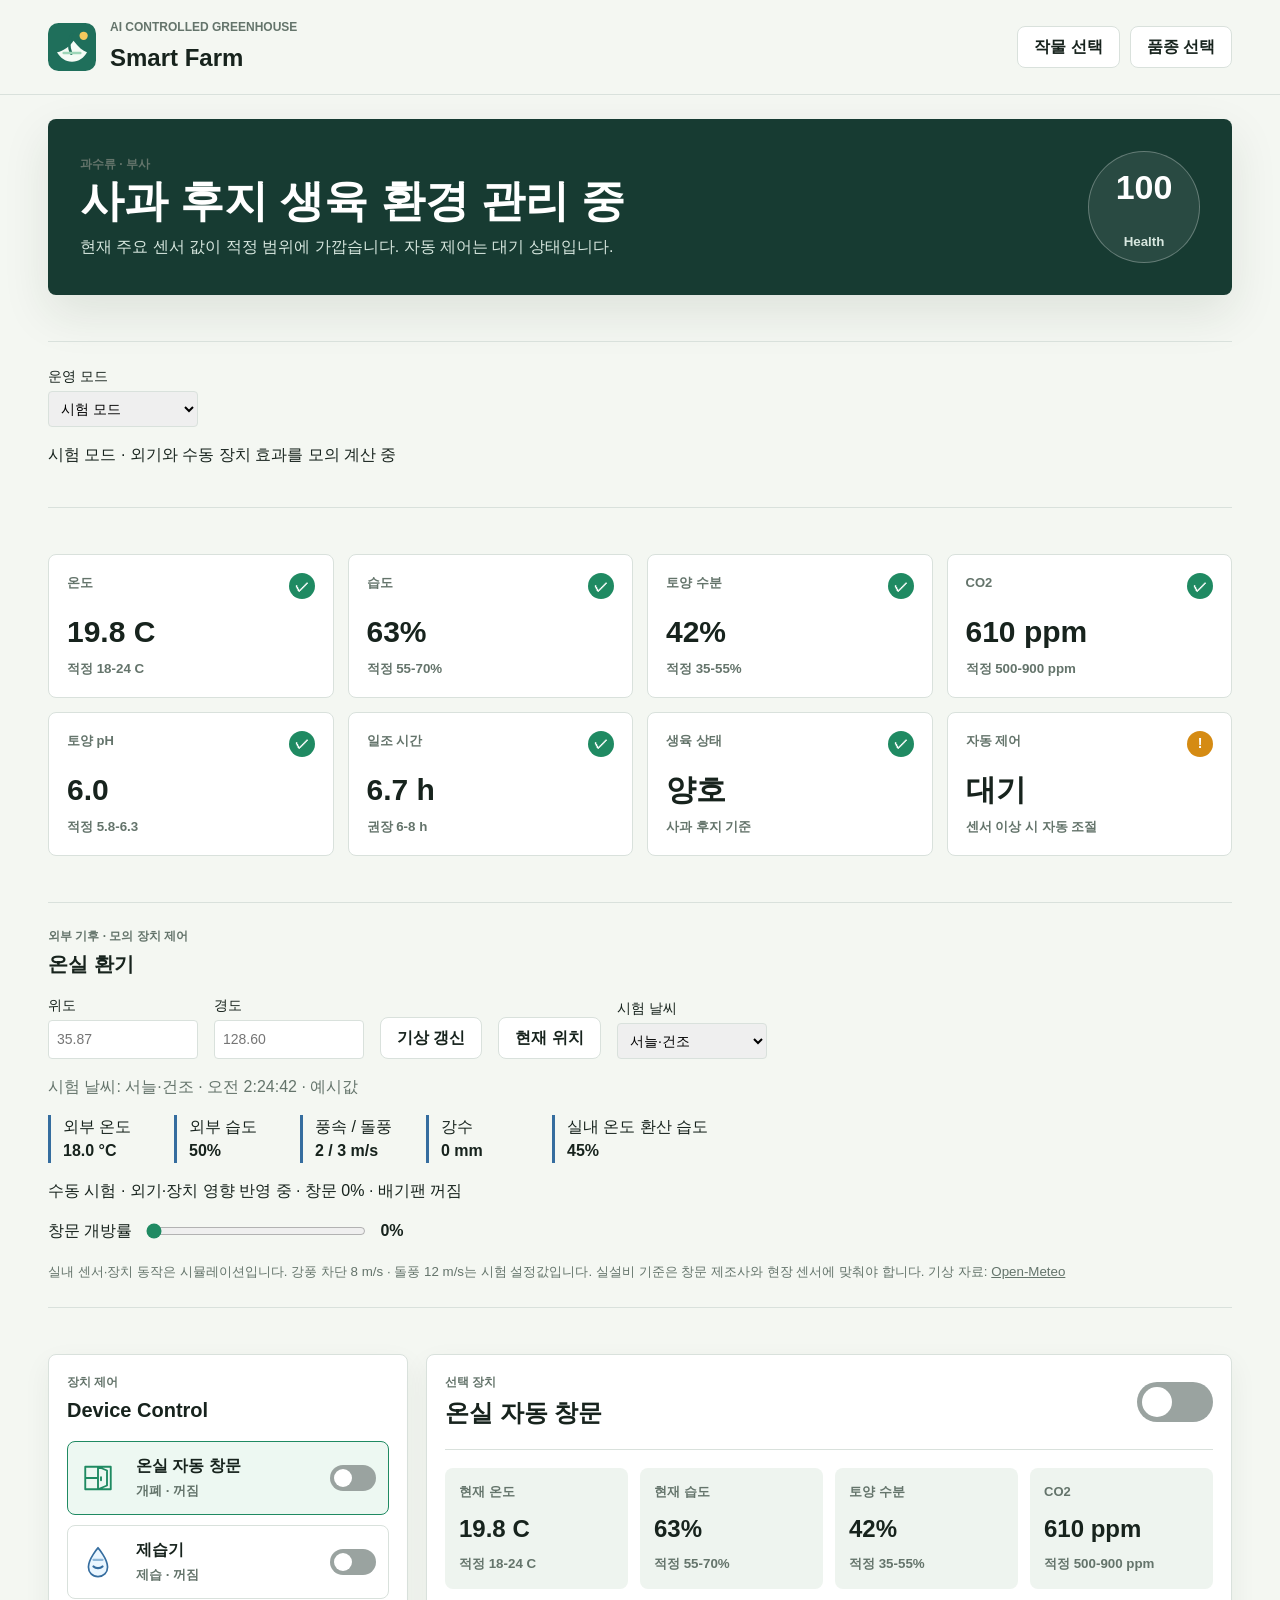
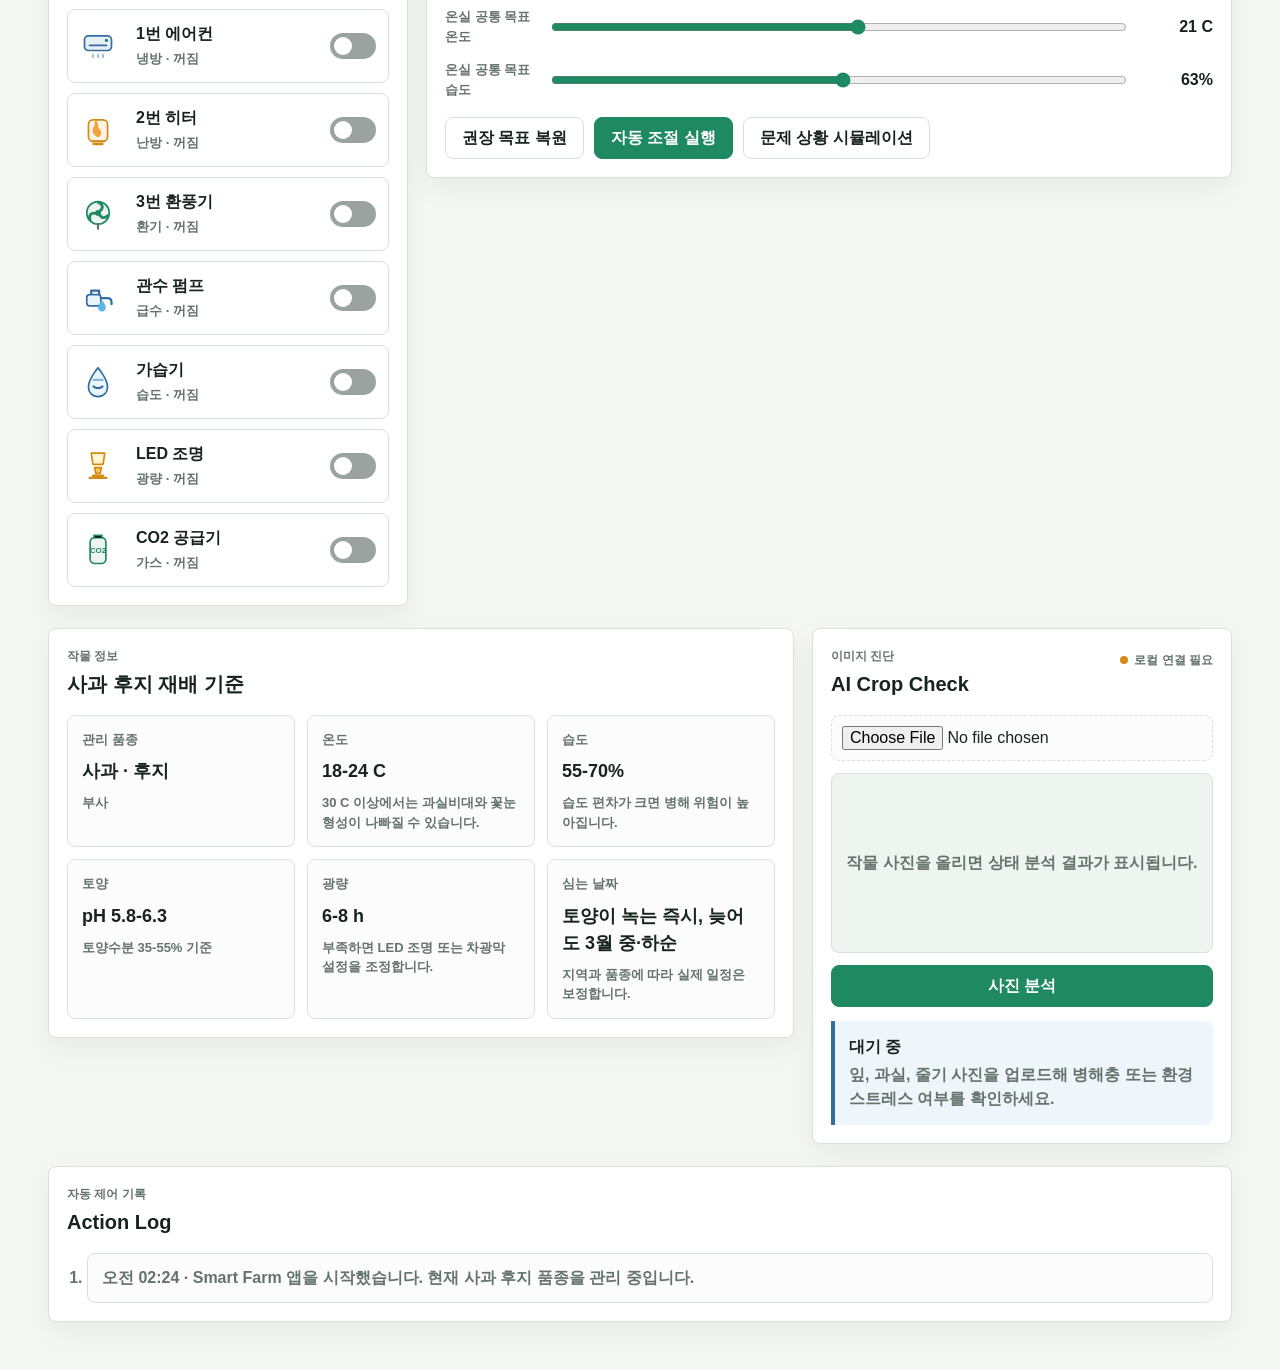
==== commit f74d981b: "Use favorable outside air before electric climate correction" ====
--- a/dashboard.html
+++ b/dashboard.html
@@ -169,8 +169,8 @@
     </div>
 
     <script src="crop-data.js?v=10"></script>
-    <script src="ventilation.js?v=13"></script>
+    <script src="ventilation.js?v=14"></script>
     <script src="simulation.js?v=12"></script>
-    <script src="app.js?v=13"></script>
+    <script src="app.js?v=14"></script>
   </body>
 </html>
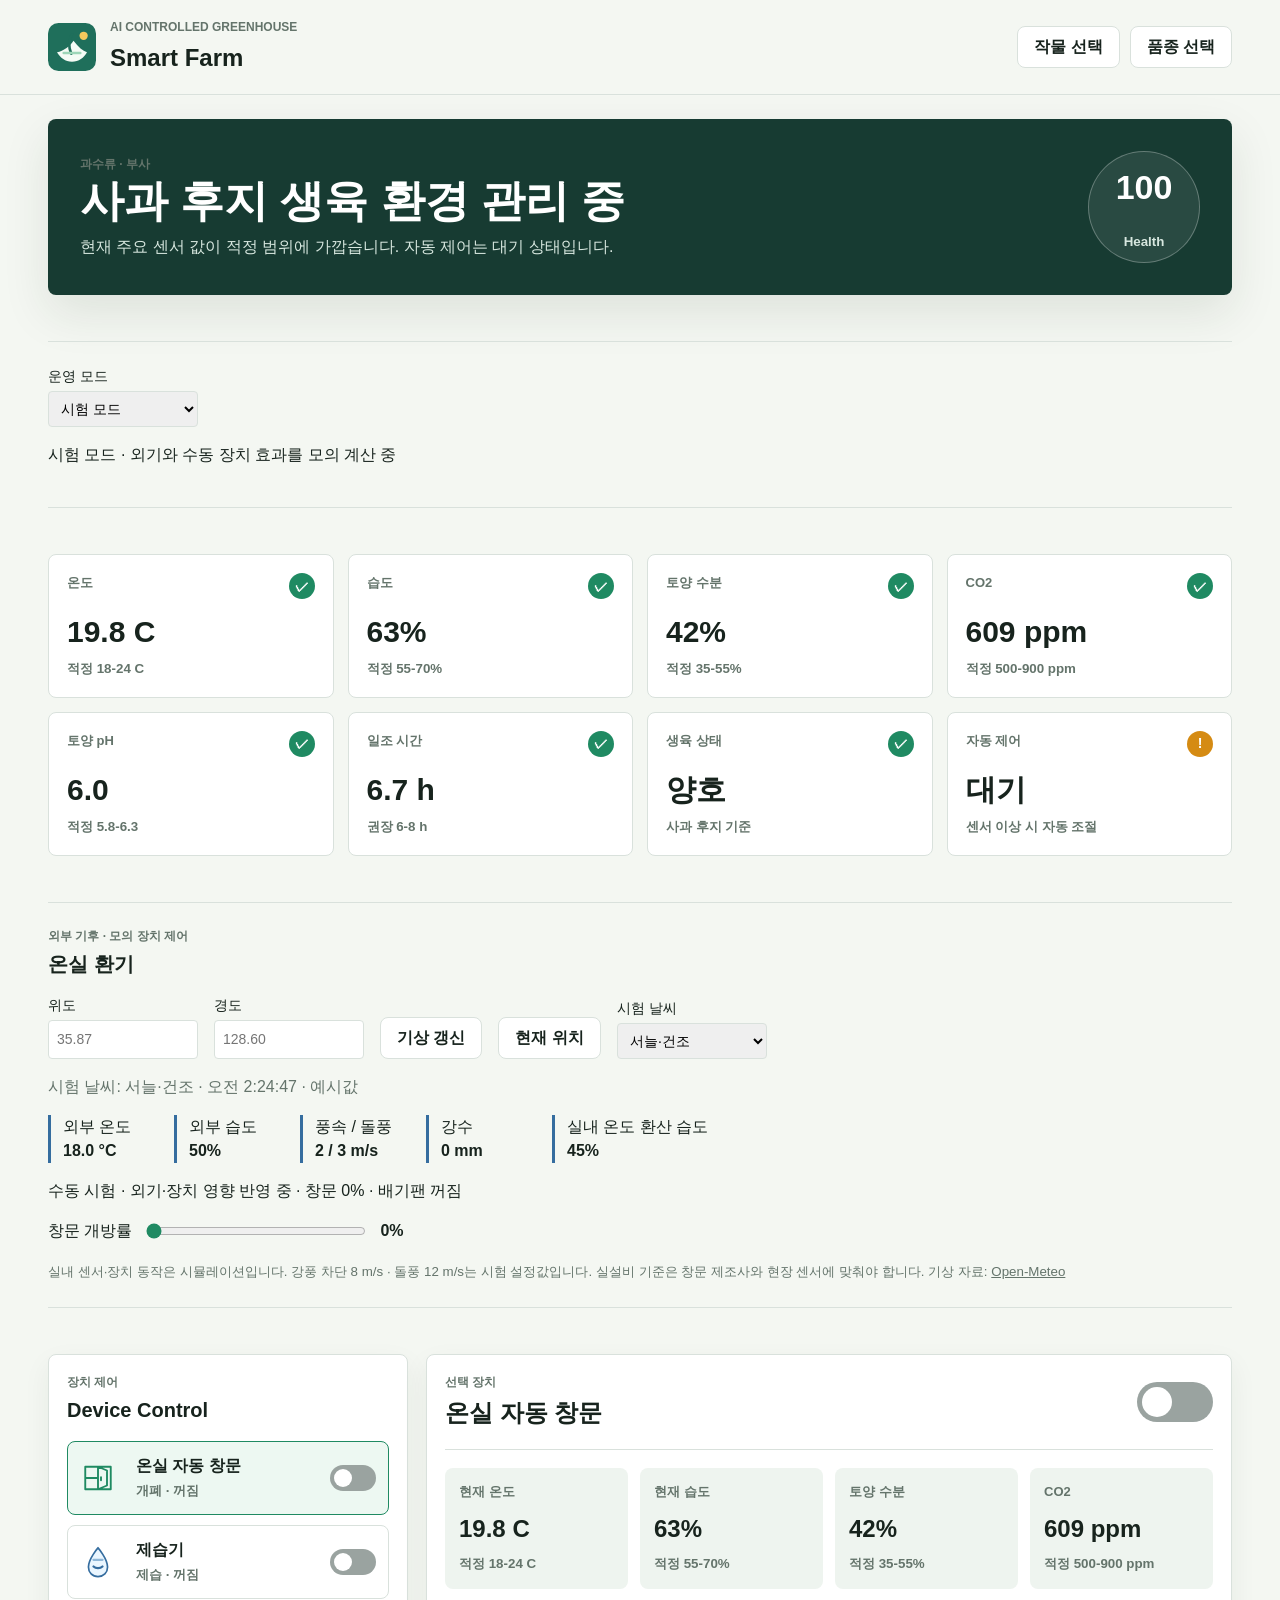
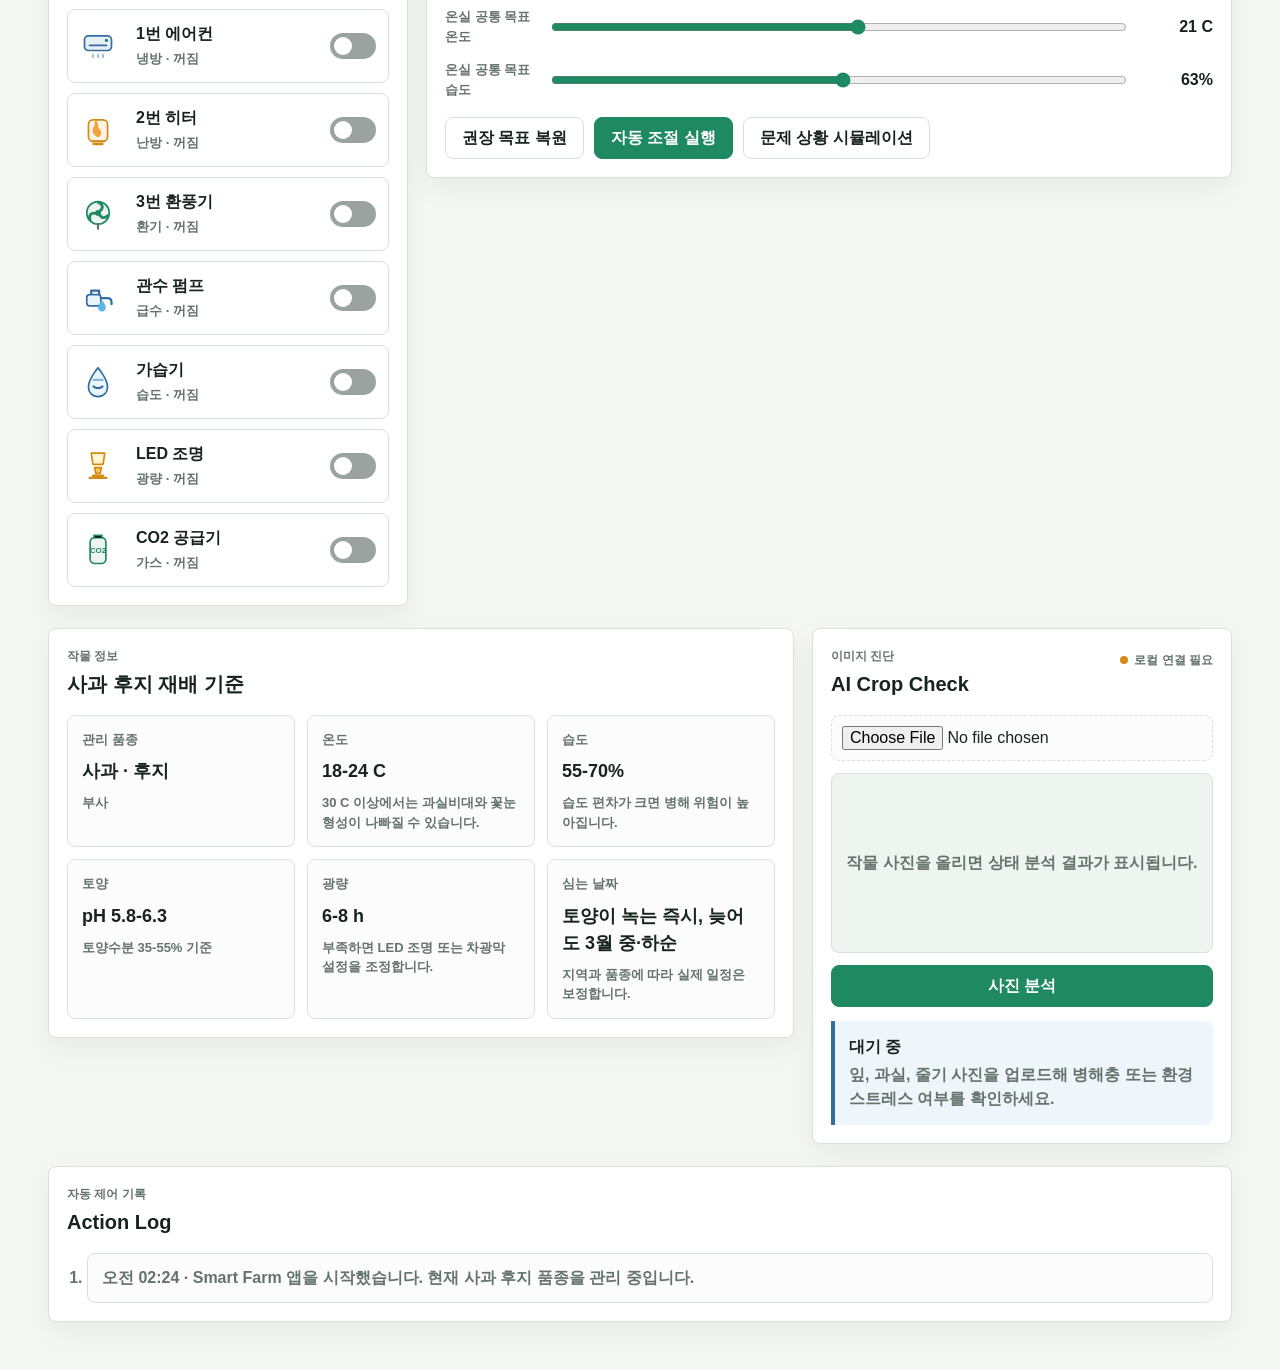
==== commit bdc60e01: "Allow controlled cold-air cooling toward user targets" ====
--- a/dashboard.html
+++ b/dashboard.html
@@ -169,7 +169,7 @@
     </div>
 
     <script src="crop-data.js?v=10"></script>
-    <script src="ventilation.js?v=14"></script>
+    <script src="ventilation.js?v=15"></script>
     <script src="simulation.js?v=12"></script>
     <script src="app.js?v=14"></script>
   </body>
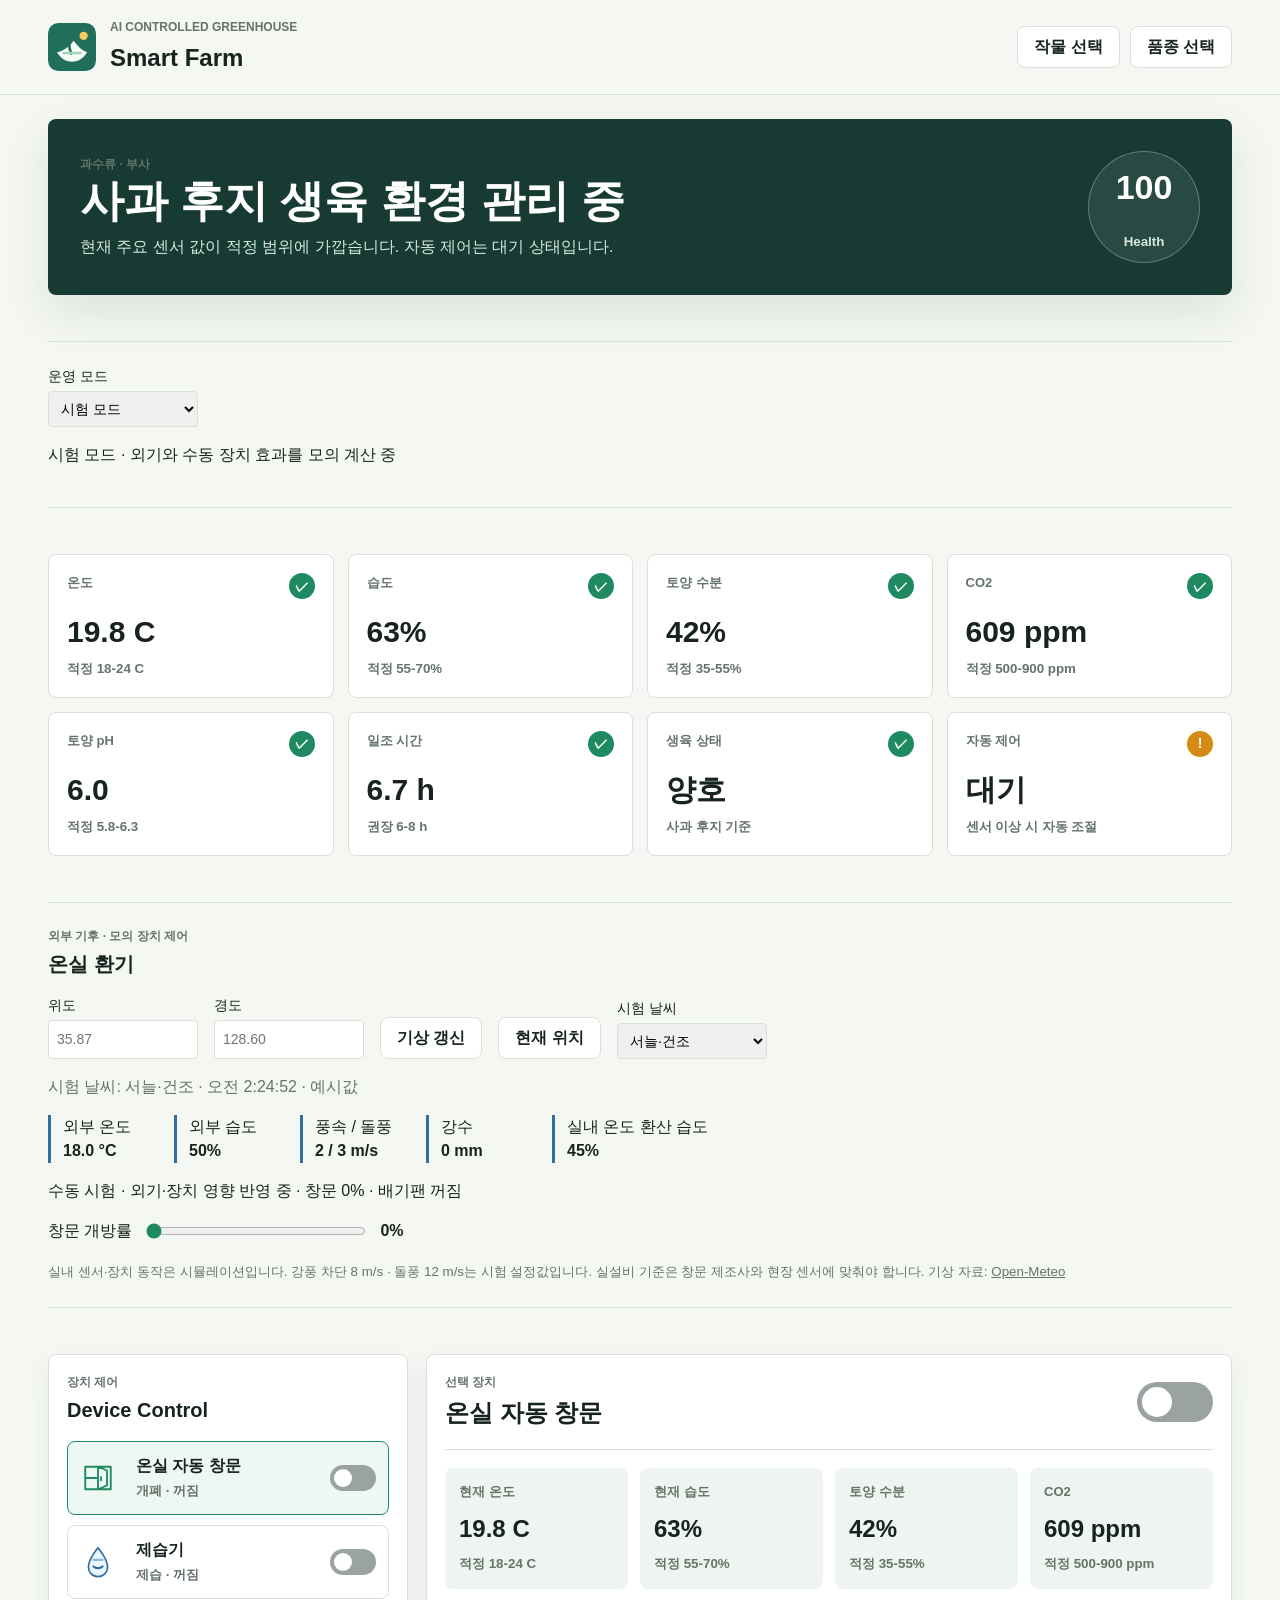
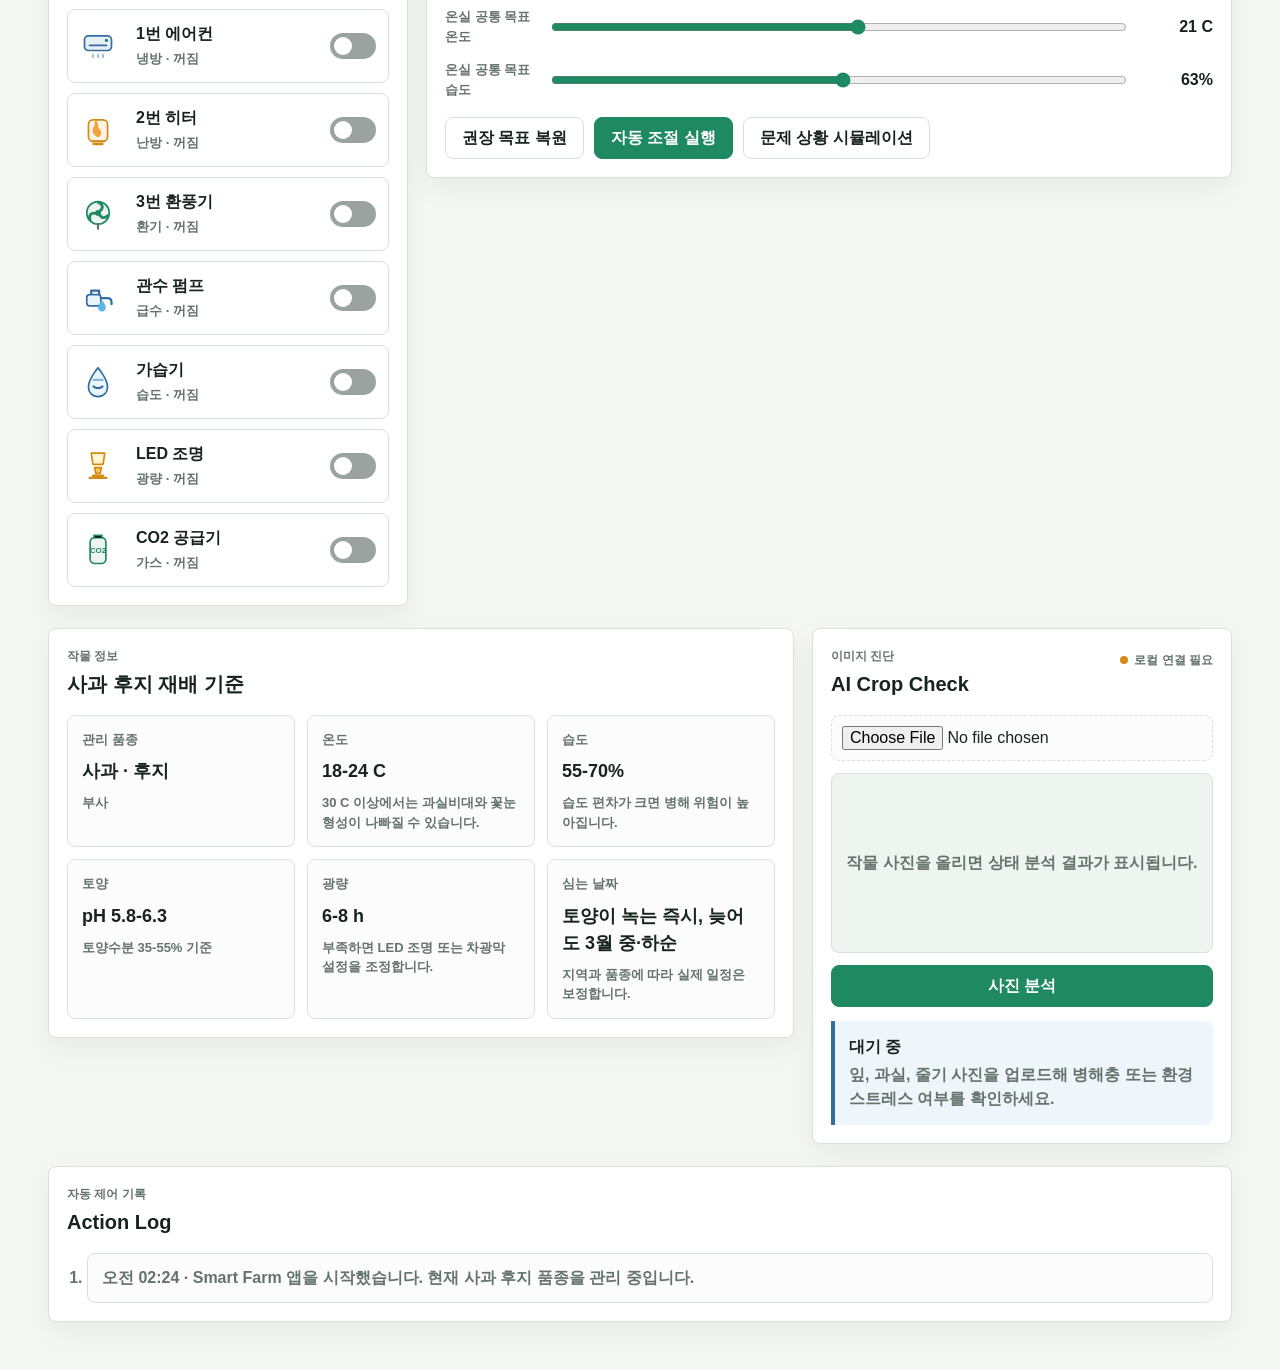
==== commit 83103adc: "Switch to closed-window HVAC when ventilation stalls" ====
--- a/dashboard.html
+++ b/dashboard.html
@@ -169,8 +169,8 @@
     </div>
 
     <script src="crop-data.js?v=10"></script>
-    <script src="ventilation.js?v=15"></script>
+    <script src="ventilation.js?v=16"></script>
     <script src="simulation.js?v=12"></script>
-    <script src="app.js?v=14"></script>
+    <script src="app.js?v=16"></script>
   </body>
 </html>
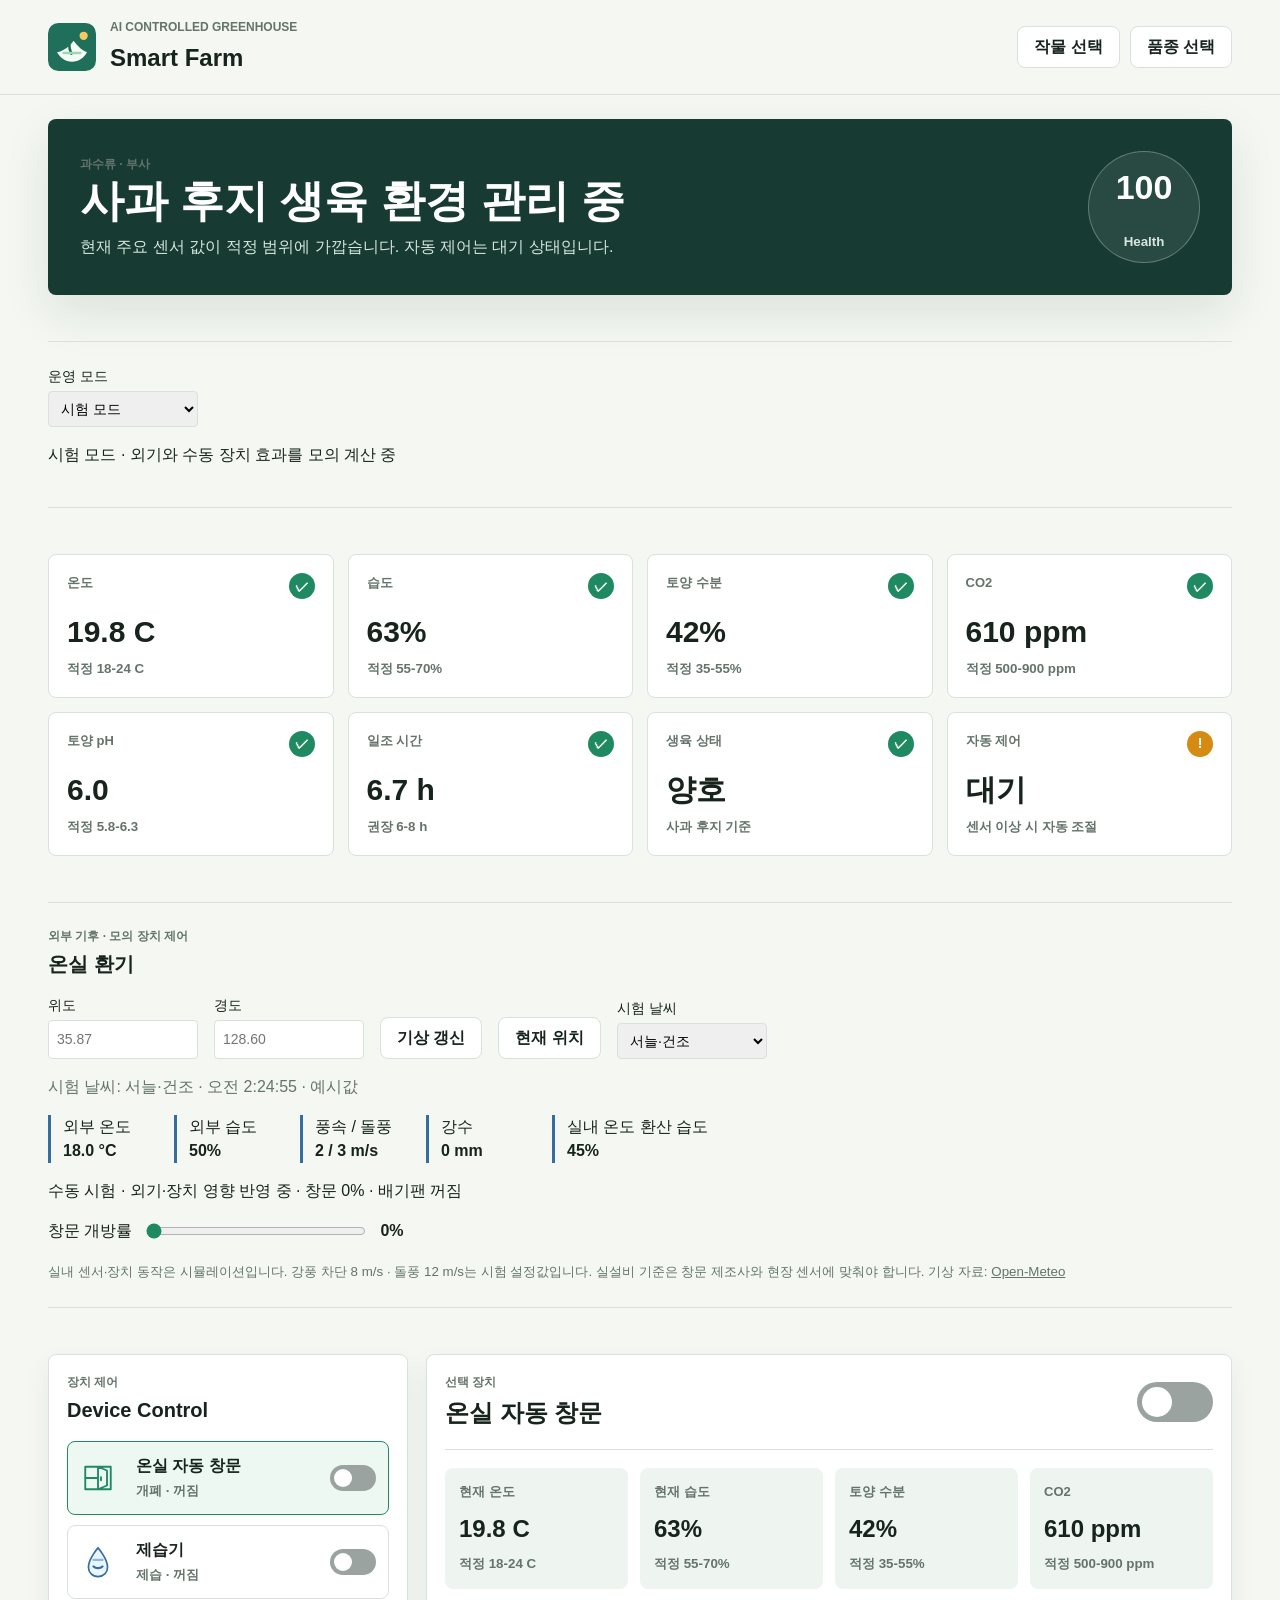
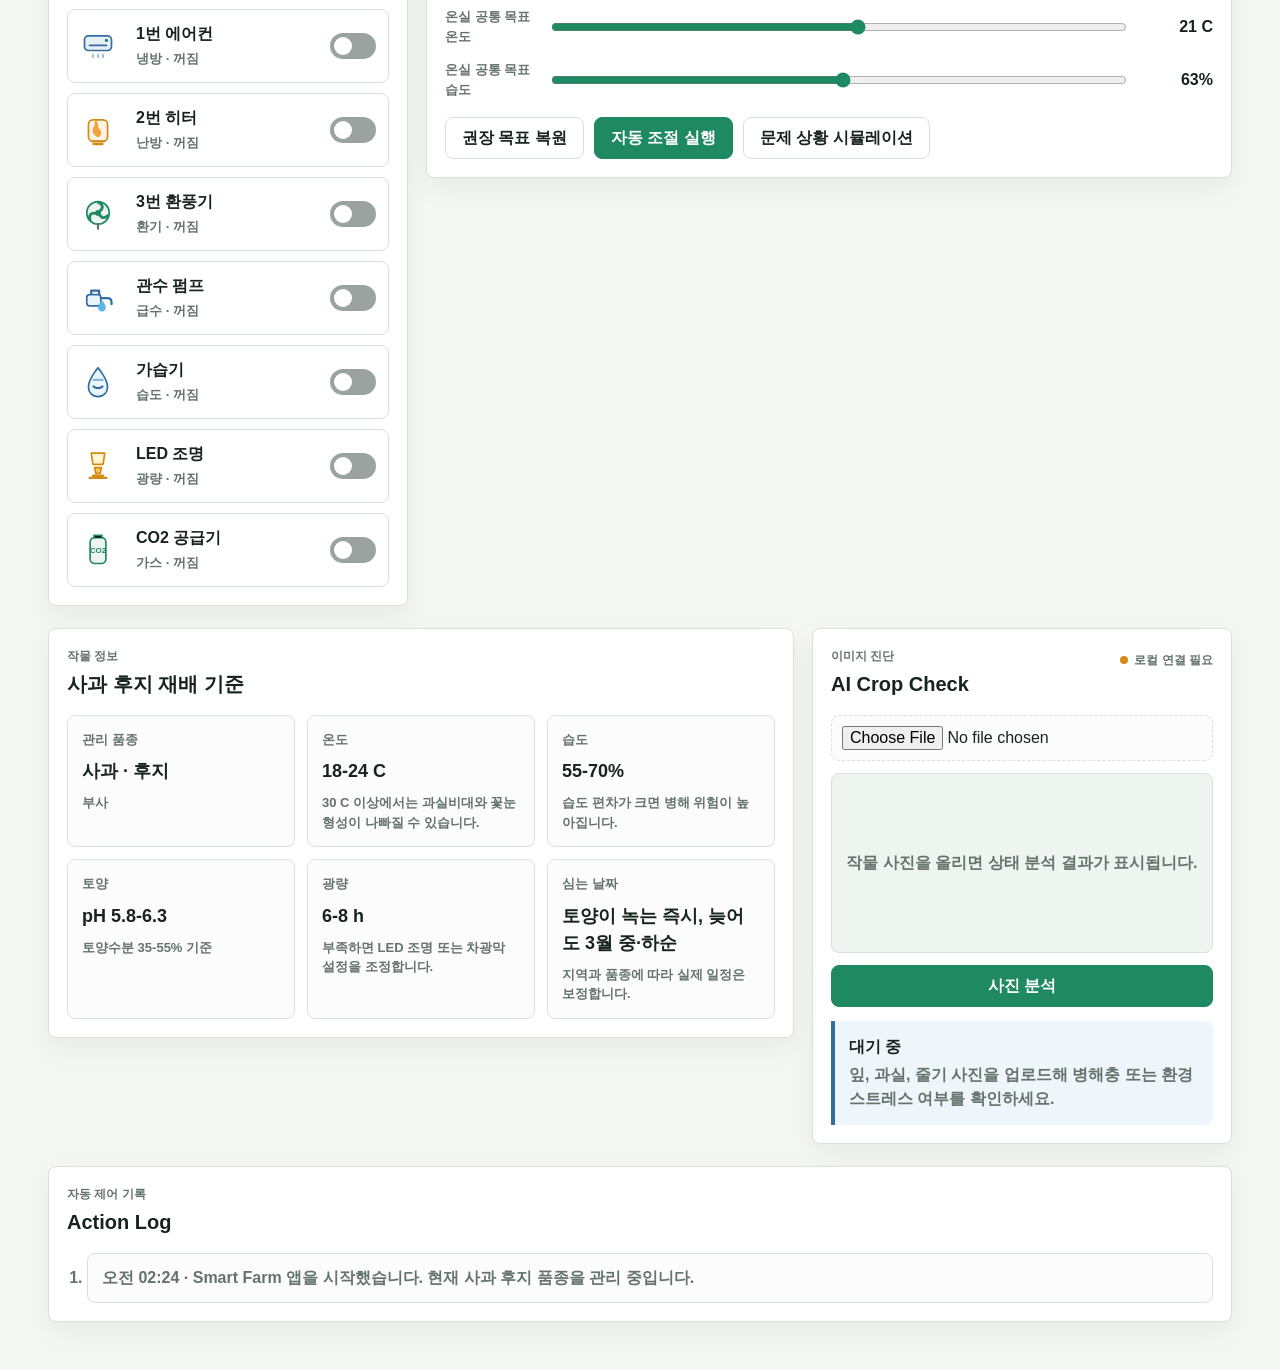
==== commit d2a029ab: "Prioritize warmer outside air for heating targets" ====
--- a/dashboard.html
+++ b/dashboard.html
@@ -169,7 +169,7 @@
     </div>
 
     <script src="crop-data.js?v=10"></script>
-    <script src="ventilation.js?v=16"></script>
+    <script src="ventilation.js?v=17"></script>
     <script src="simulation.js?v=12"></script>
     <script src="app.js?v=16"></script>
   </body>
